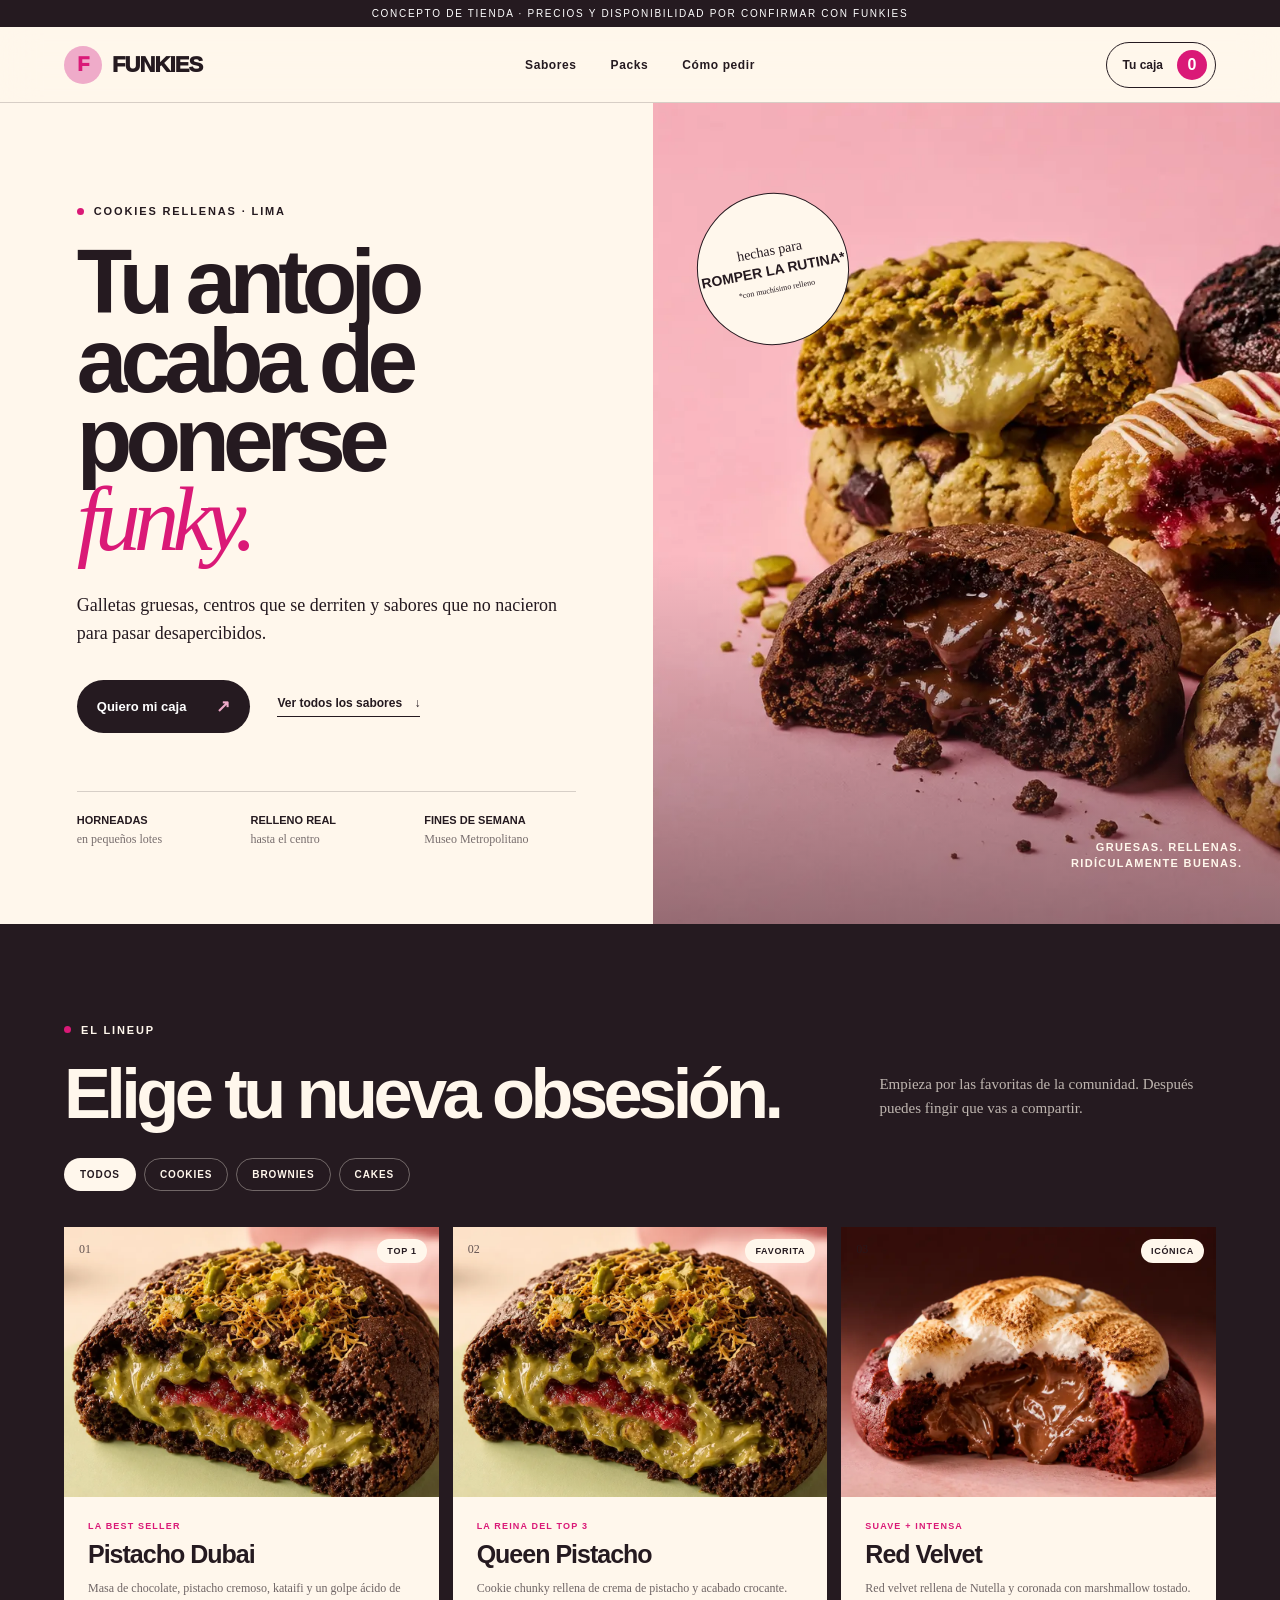
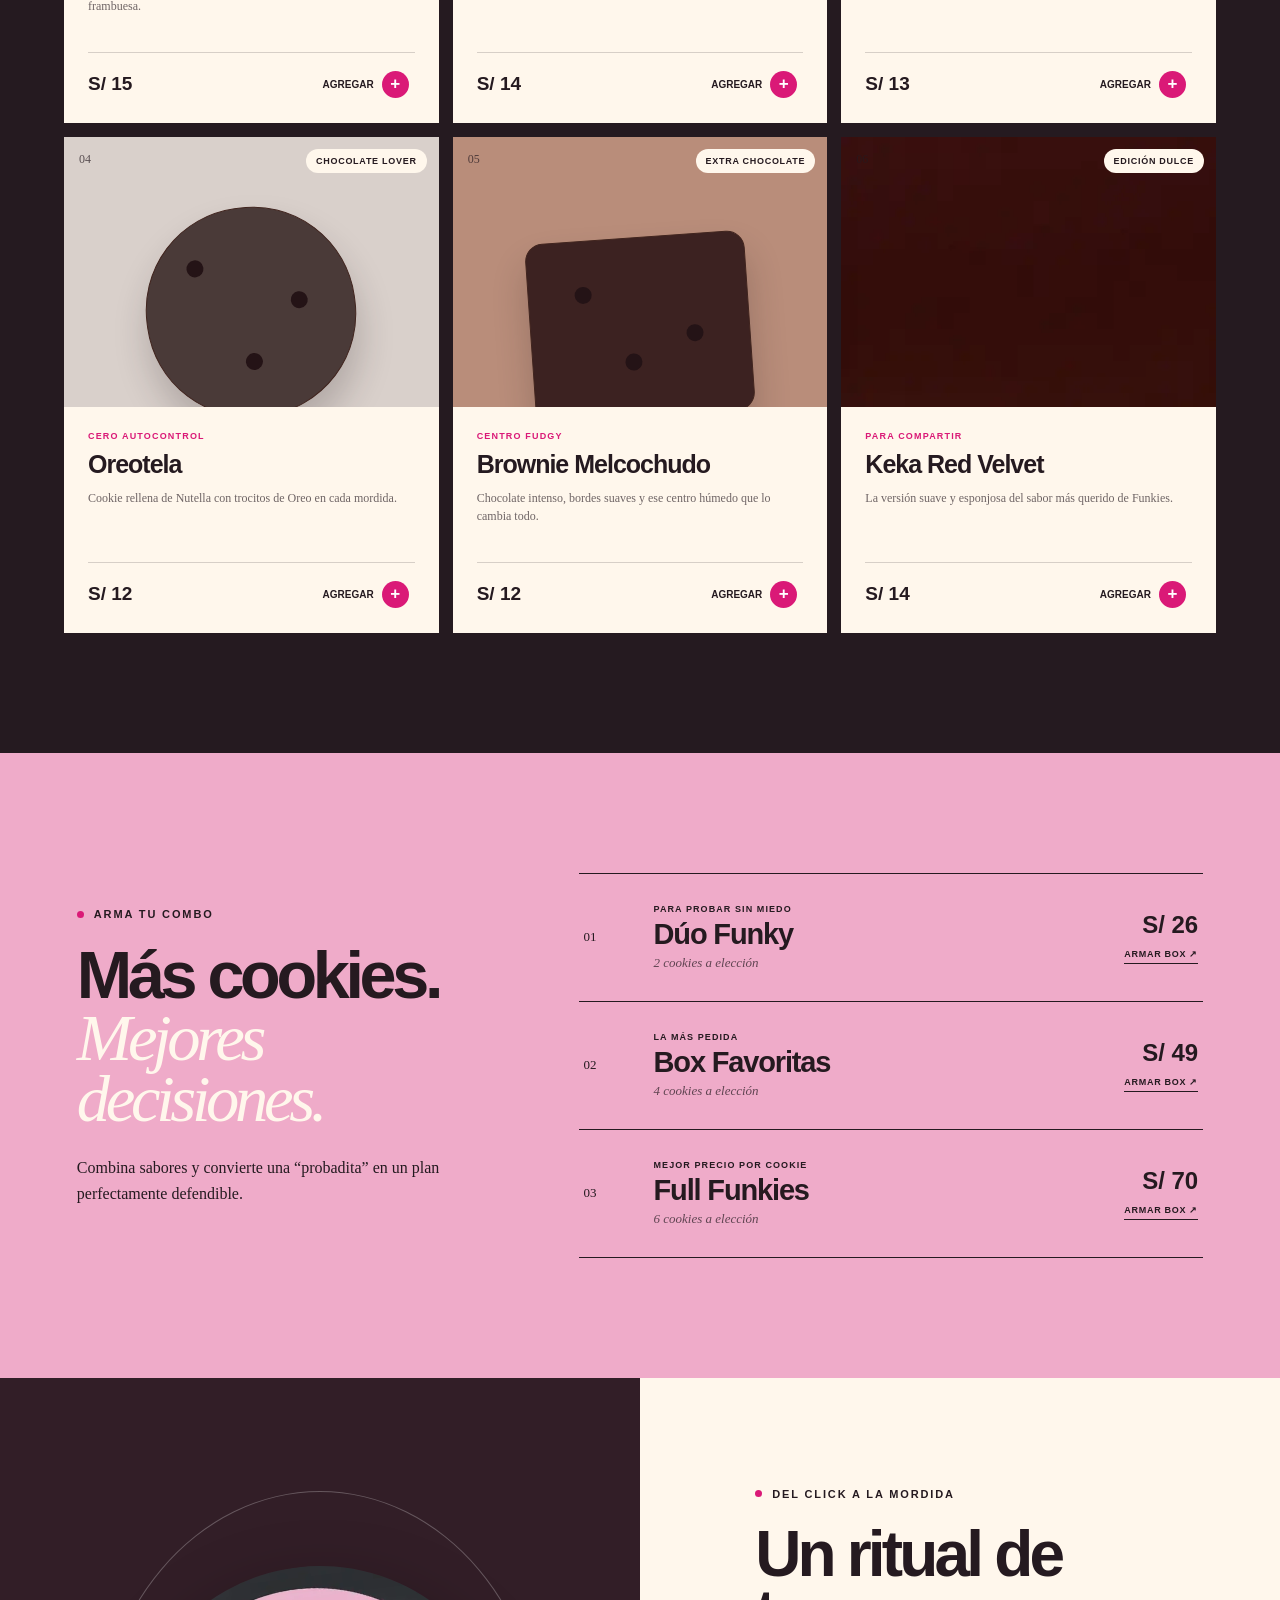
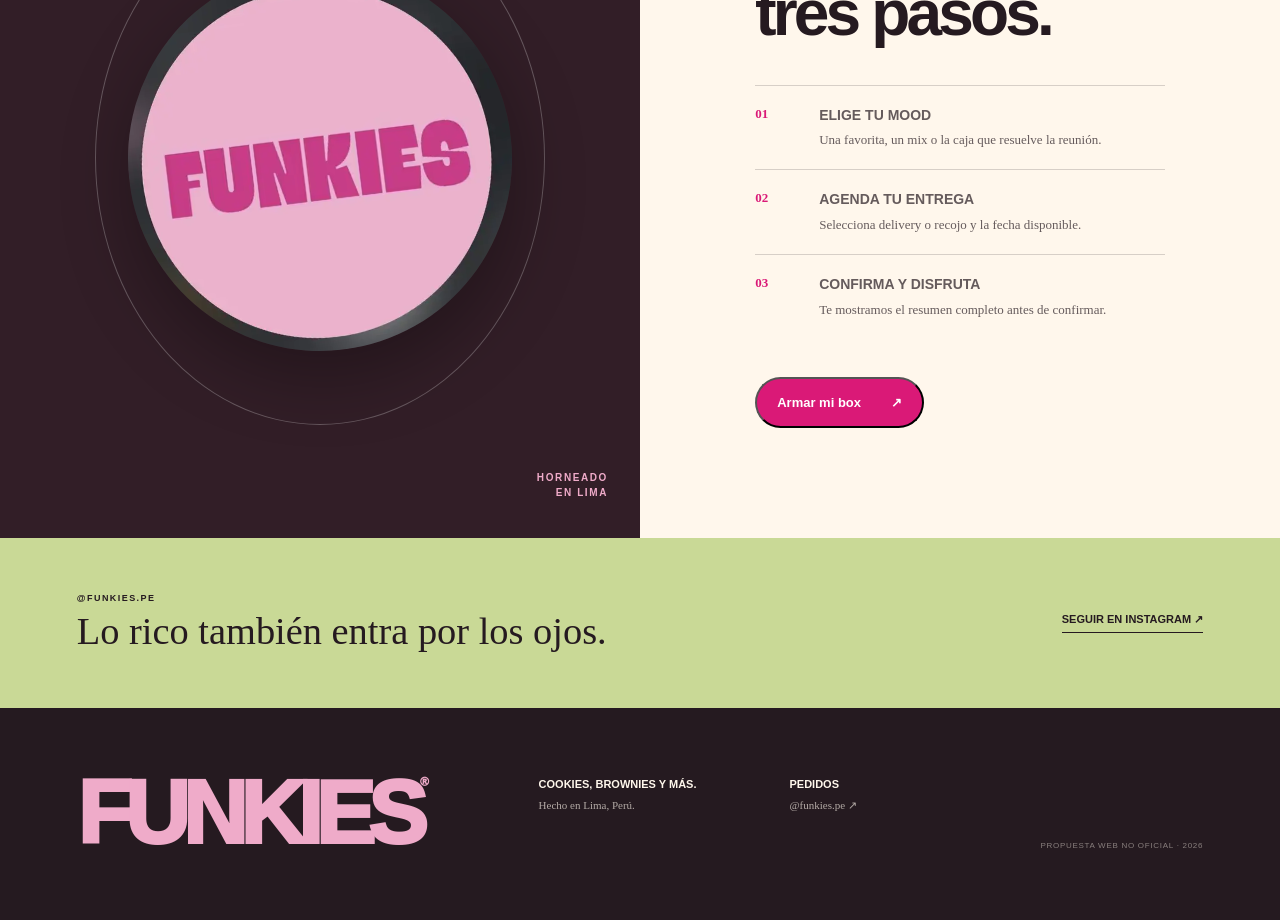
==== funkies/index.html @ 8f0620f1 "Publica concepto interactivo de Funkies" ====
<!doctype html>
<html lang="es"><head><meta charset="utf-8"><meta name="viewport" content="width=device-width,initial-scale=1"><meta name="theme-color" content="#efabc9"><title>Funkies — Antojos fuera de serie</title><meta name="description" content="Cookies rellenas, brownies y antojos artesanales en Lima."><style>

:root {
  --ink: #251a20;
  --pink: #efabc9;
  --pink-hot: #da1977;
  --pink-soft: #f7d9e7;
  --cream: #fff7ec;
  --cocoa: #321e27;
  --pistachio: #c9d996;
  --line: rgba(37, 26, 32, 0.18);
}

* { box-sizing: border-box; }
html { scroll-behavior: smooth; }
body {
  margin: 0;
  background: var(--cream);
  color: var(--ink);
  font-family: Arial, Helvetica, sans-serif;
  overflow-x: hidden;
}
button, a { font: inherit; }
a { color: inherit; text-decoration: none; }
button { color: inherit; }

.demo-bar {
  background: var(--ink);
  color: #fff;
  font-size: 10px;
  letter-spacing: .17em;
  padding: 8px 20px;
  text-align: center;
  text-transform: uppercase;
}

.site-header {
  align-items: center;
  background: rgba(255, 247, 236, .9);
  backdrop-filter: blur(18px);
  border-bottom: 1px solid var(--line);
  display: grid;
  grid-template-columns: 1fr auto 1fr;
  min-height: 76px;
  padding: 0 5vw;
  position: sticky;
  top: 0;
  z-index: 40;
}
.brand { align-items: center; display: flex; font-size: 22px; font-weight: 950; letter-spacing: -.04em; gap: 10px; width: max-content; }
.brand-dot { align-items: center; background: var(--pink); border-radius: 50%; color: var(--pink-hot); display: flex; font-size: 20px; height: 38px; justify-content: center; width: 38px; }
.site-header nav { display: flex; gap: 34px; }
.site-header nav a { font-size: 12px; font-weight: 700; letter-spacing: .05em; }
.cart-pill { align-items: center; background: transparent; border: 1px solid var(--ink); border-radius: 999px; cursor: pointer; display: flex; gap: 14px; justify-self: end; padding: 7px 8px 7px 16px; }
.cart-pill span { font-size: 12px; font-weight: 700; }
.cart-pill strong { align-items: center; background: var(--pink-hot); border-radius: 50%; color: #fff; display: flex; height: 30px; justify-content: center; min-width: 30px; }

.hero { display: grid; grid-template-columns: 1.02fr .98fr; min-height: calc(100vh - 104px); }
.hero-copy { align-self: center; padding: 8vw 6vw 6vw; }
.eyebrow { align-items: center; display: flex; font-size: 11px; font-weight: 800; letter-spacing: .17em; margin: 0 0 25px; text-transform: uppercase; }
.eyebrow span { background: var(--pink-hot); border-radius: 50%; height: 7px; margin-right: 10px; width: 7px; }
.hero h1 { font-size: clamp(62px, 7.1vw, 112px); letter-spacing: -.075em; line-height: .87; margin: 0; max-width: 830px; }
.hero h1 em { color: var(--pink-hot); display: block; font-family: Georgia, serif; font-weight: 400; }
.hero-description { font-family: Georgia, serif; font-size: 18px; line-height: 1.6; margin: 32px 0; max-width: 560px; }
.hero-actions { align-items: center; display: flex; gap: 27px; }
.button { align-items: center; border-radius: 999px; display: inline-flex; font-size: 13px; font-weight: 800; gap: 30px; justify-content: center; padding: 16px 20px; }
.button-dark { background: var(--ink); color: #fff; }
.button-dark span { color: var(--pink); font-size: 17px; }
.text-link { border-bottom: 1px solid var(--ink); font-size: 12px; font-weight: 800; padding-bottom: 6px; }
.text-link span { margin-left: 9px; }
.proof-row { border-top: 1px solid var(--line); display: grid; gap: 22px; grid-template-columns: repeat(3, 1fr); margin-top: 58px; padding-top: 22px; }
.proof-row div { display: flex; flex-direction: column; gap: 6px; }
.proof-row strong { font-size: 11px; text-transform: uppercase; }
.proof-row span { font-family: Georgia, serif; font-size: 12px; opacity: .62; }

.hero-art { background: var(--pink) url('assets/funkies-hero.webp') center/cover no-repeat; min-height: 650px; overflow: hidden; position: relative; }
.hero-art::before { background: linear-gradient(180deg, rgba(37,26,32,0) 55%, rgba(37,26,32,.46)); content: ""; inset: 0; position: absolute; }
.hero-sticker { align-items: center; background: var(--cream); border: 1px solid var(--ink); border-radius: 50%; display: flex; flex-direction: column; font-family: Georgia, serif; font-size: 14px; height: 152px; justify-content: center; left: 7%; line-height: 1.1; position: absolute; text-align: center; top: 11%; transform: rotate(-11deg); width: 152px; z-index: 3; }
.hero-sticker strong { font-family: Arial, sans-serif; font-size: 14px; margin-top: 4px; text-transform: uppercase; }
.hero-sticker small { font-size: 8px; margin-top: 8px; }
.cookie { background: #7e4d31; border: 2px solid #43271f; border-radius: 46% 54% 50% 50%; box-shadow: inset -25px -25px 0 rgba(50,25,19,.13), 0 25px 40px rgba(37,26,32,.18); position: absolute; }
.cookie::before, .cookie::after, .cookie span { background: #281719; border-radius: 50%; content: ""; height: 12%; position: absolute; width: 12%; }
.cookie::before { left: 26%; top: 22%; }
.cookie::after { right: 22%; top: 45%; }
.cookie span { bottom: 23%; left: 39%; }
.cookie-one { height: 300px; left: 27%; top: 22%; transform: rotate(13deg); width: 300px; }
.cookie-two { background: #9fb566; height: 235px; right: -3%; top: 45%; transform: rotate(-18deg); width: 235px; }
.cookie-three { background: #60293a; bottom: -7%; height: 270px; left: 12%; transform: rotate(28deg); width: 270px; }
.hero-art > .cookie { display: none; }
.hero-note { bottom: 5%; color: var(--cream); font-size: 11px; font-weight: 800; letter-spacing: .12em; line-height: 1.5; position: absolute; right: 6%; text-align: right; text-transform: uppercase; }

.menu-preview { background: var(--ink); color: var(--cream); padding: 100px 5vw 120px; }
.section-heading { align-items: end; display: grid; gap: 30px; grid-template-columns: 1.4fr .6fr; margin-bottom: 48px; }
.section-heading h2 { font-size: clamp(46px, 5.5vw, 82px); letter-spacing: -.065em; line-height: .95; margin: 0; }
.section-heading > p { font-family: Georgia, serif; font-size: 15px; line-height: 1.6; margin: 0 0 8px; opacity: .7; }
.filter-row { display: flex; gap: 8px; margin: -18px 0 32px; overflow-x: auto; padding-bottom: 4px; }
.filter-row button { background: transparent; border: 1px solid rgba(255,247,236,.35); border-radius: 999px; color: var(--cream); cursor: pointer; font-size: 10px; font-weight: 900; letter-spacing: .09em; padding: 10px 15px; text-transform: uppercase; }
.filter-row button.active { background: var(--cream); color: var(--ink); }
.product-grid { display: grid; gap: 14px; grid-template-columns: repeat(3, 1fr); }
.product-card { background: var(--cream); color: var(--ink); min-width: 0; }
.product-visual { background: #eec6d8; height: 270px; overflow: hidden; position: relative; }
.product-card.pistachio .product-visual,
.product-card.queen .product-visual { background: #dbe5b9 url('assets/funkies-pistachio.webp') center/cover no-repeat; }
.product-card.velvet .product-visual { background: #b84a65 url('assets/funkies-red-velvet.webp') center/cover no-repeat; }
.product-card.oreo .product-visual { background: #d9d0cb; }
.product-card.brownie .product-visual { background: #b98d7a; }
.product-card.cake .product-visual { background-color: #c46b80; }
.product-index { font-family: Georgia, serif; font-size: 12px; left: 15px; opacity: .7; position: absolute; top: 15px; }
.product-badge { background: var(--cream); border-radius: 999px; font-size: 9px; font-weight: 900; letter-spacing: .08em; padding: 7px 10px; position: absolute; right: 12px; text-transform: uppercase; top: 12px; z-index: 2; }
.mini-cookie { background: #6e402c; border: 1px solid #41251f; border-radius: 49%; bottom: -10px; box-shadow: 0 22px 35px rgba(37,26,32,.22); height: 210px; left: 50%; position: absolute; transform: translateX(-50%) rotate(-8deg); width: 210px; }
.mini-cookie::before, .mini-cookie::after, .mini-cookie i { background: #241316; border-radius: 50%; content: ""; height: 17px; position: absolute; width: 17px; }
.mini-cookie::before { left: 46px; top: 45px; }
.mini-cookie::after { right: 46px; top: 90px; }
.mini-cookie i { bottom: 46px; left: 92px; }
.velvet .mini-cookie { background: #713345; }
.queen .mini-cookie, .pistachio .mini-cookie { background: #76634a; }
.oreo .mini-cookie { background: #4a3a38; }
.brownie .mini-cookie { background: #3c2221; border-radius: 18px; height: 180px; transform: translateX(-50%) rotate(-4deg); width: 220px; }
.pistachio .mini-cookie, .queen .mini-cookie, .velvet .mini-cookie { display: none; }
.product-info { padding: 24px; }
.product-info > p { color: var(--pink-hot); font-size: 9px; font-weight: 900; letter-spacing: .13em; margin: 0 0 9px; text-transform: uppercase; }
.product-info h3 { font-size: 25px; letter-spacing: -.04em; margin: 0 0 10px; }
.product-info > span { display: block; font-family: Georgia, serif; font-size: 12px; line-height: 1.5; min-height: 55px; opacity: .66; }
.product-action { align-items: center; border-top: 1px solid var(--line); display: flex; justify-content: space-between; margin-top: 18px; padding-top: 17px; }
.product-action strong { font-size: 19px; }
.product-action button { align-items: center; background: transparent; border: 0; cursor: pointer; display: flex; font-size: 10px; font-weight: 900; gap: 8px; text-transform: uppercase; }
.product-action button b { align-items: center; background: var(--pink-hot); border-radius: 50%; color: #fff; display: flex; font-size: 17px; height: 27px; justify-content: center; width: 27px; }

.packs-section { background: var(--pink); display: grid; gap: 8vw; grid-template-columns: .78fr 1.22fr; padding: 120px 6vw; }
.packs-intro { align-self: center; }
.packs-intro h2 { font-size: clamp(48px, 5.2vw, 82px); letter-spacing: -.065em; line-height: .92; margin: 0 0 26px; }
.packs-intro h2 em { color: var(--cream); font-family: Georgia, serif; font-weight: 400; }
.packs-intro > p:last-child { font-family: Georgia, serif; font-size: 16px; line-height: 1.6; max-width: 430px; }
.pack-list { border-top: 1px solid var(--ink); }
.pack-card { align-items: center; background: transparent; border: 0; border-bottom: 1px solid var(--ink); color: var(--ink); cursor: pointer; display: grid; gap: 22px; grid-template-columns: 48px 1fr auto; padding: 30px 5px; text-align: left; transition: background .2s, padding .2s; width: 100%; }
.pack-card:hover { background: rgba(255,247,236,.3); padding-left: 18px; padding-right: 18px; }
.pack-number { font-family: Georgia, serif; font-size: 13px; }
.pack-copy { display: flex; flex-direction: column; gap: 4px; }
.pack-copy small { font-size: 9px; font-weight: 900; letter-spacing: .12em; text-transform: uppercase; }
.pack-copy strong { font-size: 29px; letter-spacing: -.04em; }
.pack-copy em { font-family: Georgia, serif; font-size: 13px; opacity: .7; }
.pack-price { align-items: flex-end; display: flex; flex-direction: column; font-size: 24px; font-weight: 900; }
.pack-price b { border-bottom: 1px solid var(--ink); font-size: 9px; letter-spacing: .08em; margin-top: 10px; padding-bottom: 4px; text-transform: uppercase; }

.ritual-section { background: var(--cream); display: grid; grid-template-columns: 1fr 1fr; min-height: 760px; }
.ritual-photo { align-items: center; background: var(--cocoa); display: flex; justify-content: center; overflow: hidden; position: relative; }
.ritual-photo::before { border: 1px solid rgba(255,255,255,.25); border-radius: 50%; content: ""; height: 70%; position: absolute; width: 70%; }
.ritual-photo img { border-radius: 50%; box-shadow: 0 25px 70px rgba(0,0,0,.3); max-width: 60%; position: relative; transform: rotate(-7deg); z-index: 1; }
.ritual-photo > span { bottom: 5%; color: var(--pink); font-size: 10px; font-weight: 900; letter-spacing: .16em; line-height: 1.5; position: absolute; right: 5%; text-align: right; }
.ritual-content { align-self: center; padding: 90px 9vw; }
.ritual-content h2 { font-size: clamp(52px, 5vw, 78px); letter-spacing: -.06em; line-height: .92; margin: 0 0 42px; }
.ritual-content ol { list-style: none; margin: 0 0 38px; padding: 0; }
.ritual-content li { align-items: start; border-top: 1px solid var(--line); display: grid; gap: 22px; grid-template-columns: 42px 1fr; padding: 20px 0; }
.ritual-content li b { color: var(--pink-hot); font-family: Georgia, serif; font-size: 13px; }
.ritual-content li span { display: flex; flex-direction: column; font-family: Georgia, serif; font-size: 13px; gap: 6px; line-height: 1.4; opacity: .7; }
.ritual-content li strong { font-family: Arial, sans-serif; font-size: 14px; opacity: 1; text-transform: uppercase; }
.button-hot { background: var(--pink-hot); color: #fff; }

.instagram-strip { align-items: center; background: var(--pistachio); display: flex; justify-content: space-between; padding: 55px 6vw; }
.instagram-strip div { display: flex; flex-direction: column; gap: 6px; }
.instagram-strip span { font-size: 9px; font-weight: 900; letter-spacing: .16em; }
.instagram-strip strong { font-family: Georgia, serif; font-size: clamp(22px, 3vw, 42px); font-weight: 400; }
.instagram-strip a { border-bottom: 1px solid var(--ink); font-size: 11px; font-weight: 900; padding-bottom: 6px; text-transform: uppercase; }
footer { align-items: start; background: var(--ink); color: var(--cream); display: grid; gap: 40px; grid-template-columns: 2fr 1fr 1fr auto; padding: 70px 6vw; }
.footer-brand { color: var(--pink); font-size: clamp(48px, 7vw, 105px); font-weight: 950; letter-spacing: -.08em; line-height: .8; }
.footer-brand span { font-size: 12px; vertical-align: top; }
footer > div:not(.footer-brand) { display: flex; flex-direction: column; font-size: 11px; gap: 9px; }
footer > div:not(.footer-brand) strong { text-transform: uppercase; }
footer > div:not(.footer-brand) span, footer > div:not(.footer-brand) a { font-family: Georgia, serif; opacity: .65; }
footer small { align-self: end; font-size: 8px; letter-spacing: .09em; opacity: .45; text-transform: uppercase; }

.overlay { align-items: stretch; background: rgba(31,18,25,.66); display: flex; inset: 0; justify-content: flex-end; position: fixed; z-index: 100; }
.cart-drawer { background: var(--cream); box-shadow: -20px 0 70px rgba(0,0,0,.22); display: grid; grid-template-rows: auto 1fr auto; height: 100%; max-width: 520px; width: 100%; }
.drawer-head, .builder-head { align-items: start; border-bottom: 1px solid var(--line); display: flex; justify-content: space-between; padding: 30px 34px 24px; }
.drawer-head p, .builder-head p { color: var(--pink-hot); font-size: 9px; font-weight: 900; letter-spacing: .13em; margin: 0 0 5px; text-transform: uppercase; }
.drawer-head h2, .builder-head h2 { font-size: 32px; letter-spacing: -.05em; margin: 0; }
.drawer-head > button, .builder-head > button { background: transparent; border: 1px solid var(--ink); border-radius: 50%; cursor: pointer; font-size: 25px; height: 38px; line-height: 1; width: 38px; }
.drawer-body { overflow-y: auto; padding: 8px 34px; }
.empty-cart { align-items: center; display: flex; flex-direction: column; justify-content: center; min-height: 420px; text-align: center; }
.empty-cart > span { font-size: 55px; }
.empty-cart h3 { font-size: 28px; margin: 16px 0 5px; }
.empty-cart p { font-family: Georgia, serif; font-size: 14px; line-height: 1.5; max-width: 280px; opacity: .65; }
.empty-cart button, .keep-shopping { background: transparent; border: 0; border-bottom: 1px solid var(--ink); cursor: pointer; font-size: 10px; font-weight: 900; padding: 6px 0; text-transform: uppercase; }
.cart-line { align-items: center; border-bottom: 1px solid var(--line); display: grid; gap: 14px; grid-template-columns: 76px 1fr auto; padding: 18px 0; }
.cart-thumb { background-color: var(--pink-soft); background-position: center; background-size: cover; height: 76px; width: 76px; }
.cart-thumb.oreo { background: #4a3a38; }
.cart-thumb.brownie { background: #3c2221; }
.box-thumb { align-items: center; background: var(--pink); display: flex; font-size: 28px; font-weight: 900; justify-content: center; }
.cart-line > div:nth-child(2) { display: flex; flex-direction: column; min-width: 0; }
.cart-line > div:nth-child(2) strong { font-size: 14px; }
.cart-line > div:nth-child(2) span { display: -webkit-box; font-family: Georgia, serif; font-size: 10px; line-height: 1.4; margin-top: 5px; opacity: .6; overflow: hidden; -webkit-box-orient: vertical; -webkit-line-clamp: 2; }
.qty { align-items: center; border: 1px solid var(--line); border-radius: 999px; display: flex; }
.qty button { background: transparent; border: 0; cursor: pointer; height: 30px; width: 30px; }
.qty button:disabled { cursor: not-allowed; opacity: .25; }
.qty b { font-size: 11px; min-width: 14px; text-align: center; }
.drawer-foot { border-top: 1px solid var(--line); padding: 22px 34px 28px; }
.drawer-foot > div { display: flex; justify-content: space-between; }
.drawer-foot > div strong { font-size: 22px; }
.drawer-foot > small { display: block; font-family: Georgia, serif; font-size: 10px; margin: 7px 0 16px; opacity: .6; }
.checkout-button { align-items: center; background: var(--ink); border: 0; color: #fff; cursor: pointer; display: flex; font-size: 11px; font-weight: 900; justify-content: space-between; letter-spacing: .06em; padding: 17px 19px; text-transform: uppercase; width: 100%; }
.checkout-button:disabled { cursor: not-allowed; opacity: .35; }
.checkout-button span { color: var(--pink); font-size: 18px; }
.keep-shopping { display: block; margin: 14px auto 0; }

.pack-overlay { align-items: center; justify-content: center; padding: 25px; }
.pack-builder { background: var(--cream); max-height: 92vh; max-width: 700px; overflow-y: auto; width: 100%; }
.builder-progress { background: #eadfe2; height: 5px; position: relative; }
.builder-progress > span { background: var(--pink-hot); height: 100%; left: 0; position: absolute; top: 0; transition: width .2s; }
.builder-progress p { font-size: 9px; font-weight: 900; letter-spacing: .08em; margin: 12px 34px 0; text-align: right; text-transform: uppercase; }
.builder-flavors { padding: 13px 34px 20px; }
.builder-flavor { align-items: center; border-bottom: 1px solid var(--line); display: grid; gap: 15px; grid-template-columns: 65px 1fr auto; padding: 13px 0; }
.flavor-dot { background: var(--pink); background-position: center; background-size: cover; border-radius: 50%; height: 65px; width: 65px; }
.flavor-dot.oreo { background: #4a3a38; }
.builder-flavor > div:nth-child(2) { display: flex; flex-direction: column; gap: 4px; }
.builder-flavor > div:nth-child(2) span { font-family: Georgia, serif; font-size: 11px; opacity: .6; }
.pack-builder > .checkout-button { margin: 0 34px 30px; width: calc(100% - 68px); }

.checkout-shell { background: var(--cream); inset: 0; overflow-y: auto; position: fixed; z-index: 120; }
.checkout-header { align-items: center; border-bottom: 1px solid var(--line); display: grid; grid-template-columns: 1fr auto 1fr; min-height: 82px; padding: 0 5vw; }
.checkout-header > button { background: transparent; border: 0; cursor: pointer; font-size: 11px; font-weight: 900; justify-self: end; text-transform: uppercase; }
.checkout-steps { align-items: center; display: flex; }
.checkout-steps b { align-items: center; background: transparent; border: 1px solid var(--line); border-radius: 50%; display: flex; font-size: 9px; height: 25px; justify-content: center; position: relative; width: 25px; }
.checkout-steps b.active { background: var(--pink-hot); border-color: var(--pink-hot); color: white; }
.checkout-steps b span { color: var(--ink); font-size: 8px; left: 50%; letter-spacing: .08em; position: absolute; text-transform: uppercase; top: 32px; transform: translateX(-50%); }
.checkout-steps i { background: var(--line); height: 1px; width: 75px; }
.checkout-layout { display: grid; grid-template-columns: 1fr 390px; margin: 0 auto; max-width: 1180px; min-height: calc(100vh - 83px); }
.checkout-form { padding: 80px 8vw 90px 20px; }
.checkout-form section { margin: 0 auto; max-width: 660px; }
.checkout-form h2 { font-size: clamp(42px, 5vw, 70px); letter-spacing: -.06em; line-height: .95; margin: 0 0 42px; }
.checkout-form label { display: flex; flex-direction: column; font-size: 9px; font-weight: 900; gap: 8px; letter-spacing: .09em; margin-bottom: 19px; text-transform: uppercase; }
.checkout-form input, .checkout-form select, .checkout-form textarea { background: #fffdf8; border: 1px solid var(--line); border-radius: 0; color: var(--ink); font-family: Arial, sans-serif; font-size: 14px; outline: 0; padding: 15px; text-transform: none; width: 100%; }
.checkout-form input:focus, .checkout-form select:focus, .checkout-form textarea:focus { border-color: var(--pink-hot); }
.checkout-form textarea { min-height: 90px; resize: vertical; }
.field-row { display: grid; gap: 16px; grid-template-columns: 1fr 1fr; }
.choice-grid { display: grid; gap: 12px; grid-template-columns: 1fr 1fr; margin-bottom: 22px; }
.choice-grid button { background: transparent; border: 1px solid var(--line); cursor: pointer; display: flex; flex-direction: column; padding: 20px; text-align: left; }
.choice-grid button.active { background: var(--pink-soft); border-color: var(--pink-hot); }
.choice-grid button b { font-size: 15px; }
.choice-grid button span { font-family: Georgia, serif; font-size: 11px; margin-top: 5px; opacity: .6; }
.form-nav { align-items: center; display: flex; gap: 25px; justify-content: flex-end; margin-top: 25px; }
.form-nav > button:first-child { background: transparent; border: 0; cursor: pointer; font-size: 10px; font-weight: 900; text-transform: uppercase; }
.form-nav .checkout-button { width: auto; min-width: 260px; }
.order-summary { background: var(--pink-soft); border-left: 1px solid var(--line); padding: 72px 42px; }
.order-summary > p { color: var(--pink-hot); font-size: 9px; font-weight: 900; letter-spacing: .12em; margin: 0; text-transform: uppercase; }
.order-summary h3 { font-size: 34px; letter-spacing: -.04em; margin: 6px 0 32px; }
.summary-lines { border-bottom: 1px solid var(--line); border-top: 1px solid var(--line); padding: 14px 0; }
.summary-lines div, .summary-totals div { display: flex; font-size: 11px; gap: 15px; justify-content: space-between; padding: 8px 0; }
.summary-lines span { font-family: Georgia, serif; }
.summary-totals { padding-top: 12px; }
.summary-totals div:last-child { border-top: 1px solid var(--line); font-size: 18px; margin-top: 8px; padding-top: 17px; }
.order-summary > small { display: block; font-family: Georgia, serif; font-size: 9px; margin-top: 17px; opacity: .55; }
.payment-list { display: grid; gap: 10px; margin-bottom: 20px; }
.payment-list button { align-items: center; background: transparent; border: 1px solid var(--line); cursor: pointer; display: flex; gap: 15px; padding: 16px; text-align: left; }
.payment-list button.active { background: var(--pink-soft); border-color: var(--pink-hot); }
.payment-list button i { color: var(--pink-hot); font-style: normal; }
.payment-list button span { display: flex; flex-direction: column; gap: 4px; }
.payment-list button b { font-size: 13px; }
.payment-list button small { font-family: Georgia, serif; opacity: .6; }
.demo-payment { background: #f1e7cf; border-left: 3px solid #c89e37; margin: 20px 0; padding: 16px; }
.demo-payment strong { font-size: 10px; text-transform: uppercase; }
.demo-payment p { font-family: Georgia, serif; font-size: 11px; line-height: 1.5; margin: 5px 0 0; opacity: .7; }
.checkout-form label.terms { align-items: start; flex-direction: row; font-family: Georgia, serif; font-size: 10px; font-weight: 400; letter-spacing: 0; line-height: 1.5; text-transform: none; }
.terms input { margin: 2px 0 0; width: auto; }
.order-success { align-items: center; display: flex; flex-direction: column; justify-content: center; margin: 0 auto; max-width: 700px; min-height: calc(100vh - 83px); padding: 60px 20px; text-align: center; }
.order-success > span { align-items: center; background: var(--pistachio); border-radius: 50%; display: flex; font-size: 35px; height: 80px; justify-content: center; width: 80px; }
.order-success > p:first-of-type { color: var(--pink-hot); font-size: 9px; font-weight: 900; letter-spacing: .14em; margin-top: 25px; text-transform: uppercase; }
.order-success h2 { font-size: clamp(50px, 7vw, 90px); letter-spacing: -.07em; line-height: .9; margin: 8px 0 22px; }
.order-success > strong { border: 1px solid var(--ink); font-size: 13px; letter-spacing: .15em; padding: 12px 20px; }
.order-success > p:last-of-type { font-family: Georgia, serif; font-size: 13px; line-height: 1.6; max-width: 500px; opacity: .65; }
.order-success > div { display: flex; gap: 15px; margin-top: 20px; }
.order-success a, .order-success button { background: var(--ink); border: 0; color: #fff; cursor: pointer; font-size: 10px; font-weight: 900; padding: 16px 19px; text-transform: uppercase; }
.order-success button { background: transparent; border: 1px solid var(--ink); color: var(--ink); }

@media (max-width: 980px) {
  .site-header { grid-template-columns: 1fr 1fr; }
  .site-header nav { display: none; }
  .hero { grid-template-columns: 1fr; }
  .hero-copy { padding: 80px 6vw 55px; }
  .hero-art { min-height: 620px; }
  .product-grid { grid-template-columns: repeat(2, 1fr); }
  .packs-section { grid-template-columns: 1fr; }
  .ritual-section { grid-template-columns: 1fr; }
  .ritual-photo { min-height: 580px; }
  footer { grid-template-columns: 1fr 1fr; }
  .footer-brand { grid-column: 1 / -1; }
  .checkout-layout { grid-template-columns: 1fr 330px; }
  .checkout-form { padding-left: 30px; padding-right: 30px; }
}
@media (max-width: 620px) {
  .demo-bar { font-size: 8px; }
  .site-header { min-height: 66px; padding: 0 18px; }
  .brand { font-size: 18px; }
  .brand-dot { height: 32px; width: 32px; }
  .cart-pill span { display: none; }
  .hero h1 { font-size: 58px; }
  .hero-actions { align-items: flex-start; flex-direction: column; }
  .proof-row { grid-template-columns: 1fr; }
  .hero-art { min-height: 500px; }
  .cookie-one { height: 230px; left: 24%; top: 24%; width: 230px; }
  .cookie-two { height: 175px; width: 175px; }
  .cookie-three { height: 190px; width: 190px; }
  .hero-sticker { height: 118px; width: 118px; }
  .section-heading { align-items: start; grid-template-columns: 1fr; }
  .product-grid { grid-template-columns: 1fr; }
  .packs-section { padding: 80px 20px; }
  .pack-card { grid-template-columns: 36px 1fr; }
  .pack-price { align-items: flex-start; grid-column: 2; }
  .ritual-photo { min-height: 420px; }
  .ritual-content { padding: 70px 22px; }
  .instagram-strip { align-items: flex-start; flex-direction: column; gap: 25px; padding: 40px 22px; }
  footer { grid-template-columns: 1fr; padding: 60px 22px; }
  .footer-brand { grid-column: auto; }
  .drawer-head, .drawer-body, .drawer-foot { padding-left: 20px; padding-right: 20px; }
  .cart-line { grid-template-columns: 62px 1fr; }
  .cart-thumb { height: 62px; width: 62px; }
  .cart-line > .qty { grid-column: 2; justify-self: start; }
  .pack-overlay { padding: 0; }
  .pack-builder { height: 100%; max-height: none; }
  .builder-head, .builder-flavors { padding-left: 20px; padding-right: 20px; }
  .builder-progress p { margin-right: 20px; }
  .pack-builder > .checkout-button { margin-left: 20px; margin-right: 20px; width: calc(100% - 40px); }
  .builder-flavor { grid-template-columns: 52px 1fr auto; }
  .flavor-dot { height: 52px; width: 52px; }
  .checkout-header { grid-template-columns: 1fr auto; padding: 0 18px; }
  .checkout-header .brand { font-size: 16px; }
  .checkout-steps { bottom: 0; grid-column: 1 / -1; justify-content: center; left: 0; position: absolute; right: 0; }
  .checkout-header { padding-bottom: 28px; position: relative; }
  .checkout-layout { display: flex; flex-direction: column-reverse; }
  .order-summary { border-bottom: 1px solid var(--line); border-left: 0; padding: 32px 22px; }
  .checkout-form { padding: 55px 22px 80px; }
  .field-row, .choice-grid { grid-template-columns: 1fr; }
  .form-nav { align-items: stretch; flex-direction: column-reverse; }
  .form-nav .checkout-button { min-width: 0; width: 100%; }
  .order-success > div { flex-direction: column; width: 100%; }
}
</style></head>
<body><main>
  <div class="demo-bar">Concepto de tienda · precios y disponibilidad por confirmar con Funkies</div>
  <header class="site-header"><a class="brand" href="#inicio"><span class="brand-dot">F</span><span>FUNKIES</span></a><nav><a href="#sabores">Sabores</a><a href="#packs">Packs</a><a href="#como-pedir">Cómo pedir</a></nav><button class="cart-pill" id="cart-button" type="button"><span>Tu caja</span><strong id="cart-count">0</strong></button></header>
  <section class="hero" id="inicio"><div class="hero-copy"><p class="eyebrow"><span></span> Cookies rellenas · Lima</p><h1>Tu antojo acaba de ponerse <em>funky.</em></h1><p class="hero-description">Galletas gruesas, centros que se derriten y sabores que no nacieron para pasar desapercibidos.</p><div class="hero-actions"><a class="button button-dark" href="#sabores">Quiero mi caja <span>↗</span></a><a class="text-link" href="#sabores">Ver todos los sabores <span>↓</span></a></div><div class="proof-row"><div><strong>Horneadas</strong><span>en pequeños lotes</span></div><div><strong>Relleno real</strong><span>hasta el centro</span></div><div><strong>Fines de semana</strong><span>Museo Metropolitano</span></div></div></div><div class="hero-art"><div class="hero-sticker">hechas para<br><strong>romper la rutina*</strong><small>*con muchísimo relleno</small></div><p class="hero-note">Gruesas. Rellenas.<br>Ridículamente buenas.</p></div></section>
  <section class="menu-preview" id="sabores"><div class="section-heading"><div><p class="eyebrow"><span></span> El lineup</p><h2>Elige tu nueva obsesión.</h2></div><p>Empieza por las favoritas de la comunidad. Después puedes fingir que vas a compartir.</p></div><div class="filter-row"><button class="active" data-filter="Todos">Todos</button><button class="" data-filter="Cookies">Cookies</button><button class="" data-filter="Brownies">Brownies</button><button class="" data-filter="Cakes">Cakes</button></div><div class="product-grid">
  <article class="product-card pistachio" data-category="Cookies">
    <div class="product-visual" style="background-image:url('assets/funkies-pistachio.webp')">
      <span class="product-index">01</span><span class="product-badge">Top 1</span>
      
    </div>
    <div class="product-info"><p>La best seller</p><h3>Pistacho Dubai</h3><span>Masa de chocolate, pistacho cremoso, kataifi y un golpe ácido de frambuesa.</span>
      <div class="product-action"><strong>S/ 15</strong><button type="button" data-add="pistacho-dubai"><span>Agregar</span><b>+</b></button></div>
    </div>
  </article>
  <article class="product-card queen" data-category="Cookies">
    <div class="product-visual" style="background-image:url('assets/funkies-pistachio.webp')">
      <span class="product-index">02</span><span class="product-badge">Favorita</span>
      
    </div>
    <div class="product-info"><p>La reina del top 3</p><h3>Queen Pistacho</h3><span>Cookie chunky rellena de crema de pistacho y acabado crocante.</span>
      <div class="product-action"><strong>S/ 14</strong><button type="button" data-add="queen-pistacho"><span>Agregar</span><b>+</b></button></div>
    </div>
  </article>
  <article class="product-card velvet" data-category="Cookies">
    <div class="product-visual" style="background-image:url('assets/funkies-red-velvet.webp')">
      <span class="product-index">03</span><span class="product-badge">Icónica</span>
      
    </div>
    <div class="product-info"><p>Suave + intensa</p><h3>Red Velvet</h3><span>Red velvet rellena de Nutella y coronada con marshmallow tostado.</span>
      <div class="product-action"><strong>S/ 13</strong><button type="button" data-add="red-velvet"><span>Agregar</span><b>+</b></button></div>
    </div>
  </article>
  <article class="product-card oreo" data-category="Cookies">
    <div class="product-visual" >
      <span class="product-index">04</span><span class="product-badge">Chocolate lover</span>
      <div class="mini-cookie"><i></i></div>
    </div>
    <div class="product-info"><p>Cero autocontrol</p><h3>Oreotela</h3><span>Cookie rellena de Nutella con trocitos de Oreo en cada mordida.</span>
      <div class="product-action"><strong>S/ 12</strong><button type="button" data-add="oreotela"><span>Agregar</span><b>+</b></button></div>
    </div>
  </article>
  <article class="product-card brownie" data-category="Brownies">
    <div class="product-visual" >
      <span class="product-index">05</span><span class="product-badge">Extra chocolate</span>
      <div class="mini-cookie"><i></i></div>
    </div>
    <div class="product-info"><p>Centro fudgy</p><h3>Brownie Melcochudo</h3><span>Chocolate intenso, bordes suaves y ese centro húmedo que lo cambia todo.</span>
      <div class="product-action"><strong>S/ 12</strong><button type="button" data-add="brownie"><span>Agregar</span><b>+</b></button></div>
    </div>
  </article>
  <article class="product-card cake" data-category="Cakes">
    <div class="product-visual" style="background-image:url('assets/funkies-red-velvet.webp')">
      <span class="product-index">06</span><span class="product-badge">Edición dulce</span>
      
    </div>
    <div class="product-info"><p>Para compartir</p><h3>Keka Red Velvet</h3><span>La versión suave y esponjosa del sabor más querido de Funkies.</span>
      <div class="product-action"><strong>S/ 14</strong><button type="button" data-add="keka-red-velvet"><span>Agregar</span><b>+</b></button></div>
    </div>
  </article></div></section>
  <section class="packs-section" id="packs"><div class="packs-intro"><p class="eyebrow"><span></span> Arma tu combo</p><h2>Más cookies.<br><em>Mejores decisiones.</em></h2><p>Combina sabores y convierte una “probadita” en un plan perfectamente defendible.</p></div><div class="pack-list">
  <button class="pack-card" type="button" data-pack="2">
    <span class="pack-number">01</span><span class="pack-copy"><small>para probar sin miedo</small><strong>Dúo Funky</strong><em>2 cookies a elección</em></span>
    <span class="pack-price">S/ 26<b>Armar box ↗</b></span>
  </button>
  <button class="pack-card" type="button" data-pack="4">
    <span class="pack-number">02</span><span class="pack-copy"><small>la más pedida</small><strong>Box Favoritas</strong><em>4 cookies a elección</em></span>
    <span class="pack-price">S/ 49<b>Armar box ↗</b></span>
  </button>
  <button class="pack-card" type="button" data-pack="6">
    <span class="pack-number">03</span><span class="pack-copy"><small>mejor precio por cookie</small><strong>Full Funkies</strong><em>6 cookies a elección</em></span>
    <span class="pack-price">S/ 70<b>Armar box ↗</b></span>
  </button></div></section>
  <section class="ritual-section" id="como-pedir"><div class="ritual-photo"><img src="assets/funkies-logo.webp" alt="Logo rosado de Funkies"><span>HORNEADO<br>EN LIMA</span></div><div class="ritual-content"><p class="eyebrow"><span></span> Del click a la mordida</p><h2>Un ritual de<br>tres pasos.</h2><ol><li><b>01</b><span><strong>Elige tu mood</strong>Una favorita, un mix o la caja que resuelve la reunión.</span></li><li><b>02</b><span><strong>Agenda tu entrega</strong>Selecciona delivery o recojo y la fecha disponible.</span></li><li><b>03</b><span><strong>Confirma y disfruta</strong>Te mostramos el resumen completo antes de confirmar.</span></li></ol><button class="button button-hot" data-pack="4">Armar mi box <span>↗</span></button></div></section>
  <section class="instagram-strip"><div><span>@FUNKIES.PE</span><strong>Lo rico también entra por los ojos.</strong></div><a href="https://www.instagram.com/funkies.pe/" target="_blank" rel="noreferrer">Seguir en Instagram ↗</a></section>
  <footer><div class="footer-brand">FUNKIES<span>®</span></div><div><strong>Cookies, brownies y más.</strong><span>Hecho en Lima, Perú.</span></div><div><strong>Pedidos</strong><a href="https://www.instagram.com/funkies.pe/" target="_blank" rel="noreferrer">@funkies.pe ↗</a></div><small>Propuesta web no oficial · 2026</small></footer>
</main><div id="portal"></div><script>
const PRODUCTS = [{"id":"pistacho-dubai","name":"Pistacho Dubai","kicker":"La best seller","description":"Masa de chocolate, pistacho cremoso, kataifi y un golpe ácido de frambuesa.","price":15,"badge":"Top 1","tone":"pistachio","image":"assets/funkies-pistachio.webp","category":"Cookies"},{"id":"queen-pistacho","name":"Queen Pistacho","kicker":"La reina del top 3","description":"Cookie chunky rellena de crema de pistacho y acabado crocante.","price":14,"badge":"Favorita","tone":"queen","image":"assets/funkies-pistachio.webp","category":"Cookies"},{"id":"red-velvet","name":"Red Velvet","kicker":"Suave + intensa","description":"Red velvet rellena de Nutella y coronada con marshmallow tostado.","price":13,"badge":"Icónica","tone":"velvet","image":"assets/funkies-red-velvet.webp","category":"Cookies"},{"id":"oreotela","name":"Oreotela","kicker":"Cero autocontrol","description":"Cookie rellena de Nutella con trocitos de Oreo en cada mordida.","price":12,"badge":"Chocolate lover","tone":"oreo","category":"Cookies"},{"id":"brownie","name":"Brownie Melcochudo","kicker":"Centro fudgy","description":"Chocolate intenso, bordes suaves y ese centro húmedo que lo cambia todo.","price":12,"badge":"Extra chocolate","tone":"brownie","category":"Brownies"},{"id":"keka-red-velvet","name":"Keka Red Velvet","kicker":"Para compartir","description":"La versión suave y esponjosa del sabor más querido de Funkies.","price":14,"badge":"Edición dulce","tone":"cake","image":"assets/funkies-red-velvet.webp","category":"Cakes"}];
const PACKS = [{"size":2,"price":26,"label":"Dúo Funky","saving":"para probar sin miedo"},{"size":4,"price":49,"label":"Box Favoritas","saving":"la más pedida"},{"size":6,"price":70,"label":"Full Funkies","saving":"mejor precio por cookie"}];
const DELIVERY = {Surco:7,Miraflores:8,"San Borja":8,Barranco:9,"La Molina":10,"Otro distrito":12};
let cart = {}, boxes = [], packSize = 0, packDraft = {}, step = 1, fulfillment = "delivery", district = "Surco", payment = "yape";
const portal = document.getElementById("portal");
const byId = id => PRODUCTS.find(p => p.id === id);
const itemCount = () => Object.values(cart).reduce((a,b)=>a+b,0) + boxes.reduce((a,b)=>a+b.size*b.quantity,0);
const subtotal = () => PRODUCTS.reduce((sum,p)=>sum+(cart[p.id]||0)*p.price,0)+boxes.reduce((sum,b)=>sum+b.price*b.quantity,0);
const money = value => "S/ " + value.toFixed(2);
function sync(){
  const count=itemCount();
  document.getElementById("cart-count").textContent=count;
  document.querySelectorAll("[data-add]").forEach(btn=>{
    const qty=cart[btn.dataset.add]||0;
    btn.querySelector("span").textContent=qty ? qty+" en caja" : "Agregar";
  });
}
function closePortal(){ portal.innerHTML=""; document.body.style.overflow=""; }
function showDrawer(){
  document.body.style.overflow="hidden";
  const lines = PRODUCTS.filter(p=>cart[p.id]).map(p=>'<div class="cart-line"><div class="cart-thumb '+p.tone+'" '+(p.image?'style="background-image:url(\''+p.image+'\')"':'')+'></div><div><strong>'+p.name+'</strong><span>'+money(p.price)+' c/u</span></div><div class="qty"><button data-qty="'+p.id+'" data-delta="-1">−</button><b>'+cart[p.id]+'</b><button data-qty="'+p.id+'" data-delta="1">+</button></div></div>').join("");
  const boxLines = boxes.map(b=>'<div class="cart-line box-line"><div class="cart-thumb box-thumb">'+b.size+'</div><div><strong>Box de '+b.size+'</strong><span>'+Object.entries(b.flavors).map(([id,q])=>q+'× '+byId(id).name).join(", ")+'</span></div><div class="qty"><button data-boxqty="'+b.id+'" data-delta="-1">−</button><b>'+b.quantity+'</b><button data-boxqty="'+b.id+'" data-delta="1">+</button></div></div>').join("");
  const empty='<div class="empty-cart"><span>🍪</span><h3>Tu caja pide auxilio.</h3><p>Agrega una favorita o arma un box con varios sabores.</p><button data-close>Explorar sabores</button></div>';
  portal.innerHTML='<div class="overlay"><aside class="cart-drawer" role="dialog" aria-modal="true"><div class="drawer-head"><div><p>Tu selección</p><h2>Tu caja Funkies</h2></div><button data-close aria-label="Cerrar">×</button></div><div class="drawer-body">'+(itemCount()?lines+boxLines:empty)+'</div><div class="drawer-foot"><div><span>Subtotal</span><strong>'+money(subtotal())+'</strong></div><small>El delivery se calcula en el siguiente paso.</small><button class="checkout-button" '+(itemCount()?'':'disabled')+' data-checkout>Continuar pedido <span>→</span></button><button class="keep-shopping" data-close>Seguir eligiendo</button></div></aside></div>';
}
function showPack(size){
  packSize=size; packDraft={}; document.body.style.overflow="hidden"; renderPack();
}
function renderPack(){
  const count=Object.values(packDraft).reduce((a,b)=>a+b,0);
  const flavors=PRODUCTS.filter(p=>p.category==="Cookies").map(p=>'<div class="builder-flavor"><div class="flavor-dot '+p.tone+'" '+(p.image?'style="background-image:url(\''+p.image+'\')"':'')+'></div><div><strong>'+p.name+'</strong><span>'+p.kicker+'</span></div><div class="qty"><button data-flavor="'+p.id+'" data-delta="-1" '+(packDraft[p.id]?'':'disabled')+'>−</button><b>'+(packDraft[p.id]||0)+'</b><button data-flavor="'+p.id+'" data-delta="1" '+(count>=packSize?'disabled':'')+'>+</button></div></div>').join("");
  const selected=PACKS.find(p=>p.size===packSize);
  portal.innerHTML='<div class="overlay pack-overlay"><section class="pack-builder" role="dialog" aria-modal="true"><div class="builder-head"><div><p>Box de '+packSize+'</p><h2>Elige '+packSize+' sabores.</h2></div><button data-close>×</button></div><div class="builder-progress"><span style="width:'+(count/packSize*100)+'%"></span><p>'+count+' de '+packSize+' elegidas</p></div><div class="builder-flavors">'+flavors+'</div><button class="checkout-button" data-addpack '+(count===packSize?'':'disabled')+'>'+(count===packSize?'Agregar box · '+money(selected.price):'Faltan '+(packSize-count)+' por elegir')+' <span>→</span></button></section></div>';
}
function summary(){
  const lines=PRODUCTS.filter(p=>cart[p.id]).map(p=>'<div><span>'+cart[p.id]+'× '+p.name+'</span><b>'+money(cart[p.id]*p.price)+'</b></div>').join("")+boxes.map(b=>'<div><span>'+b.quantity+'× Box de '+b.size+'</span><b>'+money(b.quantity*b.price)+'</b></div>').join("");
  const delivery=fulfillment==="pickup"?0:DELIVERY[district], total=subtotal()+delivery;
  return '<aside class="order-summary"><p>Tu pedido</p><h3>'+itemCount()+' antojos</h3><div class="summary-lines">'+lines+'</div><div class="summary-totals"><div><span>Subtotal</span><b>'+money(subtotal())+'</b></div><div><span>'+(fulfillment==="pickup"?"Recojo":"Delivery · "+district)+'</span><b>'+(delivery?money(delivery):"Gratis")+'</b></div><div><strong>Total</strong><strong>'+money(total)+'</strong></div></div><small>Precios referenciales para esta propuesta web.</small></aside>';
}
function showCheckout(){
  step=1; document.body.style.overflow="hidden"; renderCheckout();
}
function renderCheckout(){
  const header='<header class="checkout-header"><span class="brand"><b class="brand-dot">F</b>FUNKIES</span><div class="checkout-steps"><b class="'+(step>=1?'active':'')+'">1 <span>Datos</span></b><i></i><b class="'+(step>=2?'active':'')+'">2 <span>Entrega</span></b><i></i><b class="'+(step>=3?'active':'')+'">3 <span>Pago</span></b></div><button data-close>Cerrar ×</button></header>';
  let form='';
  if(step===1) form='<section><p class="eyebrow"><span></span> Primero, tú</p><h2>¿A nombre de quién va el antojo?</h2><label>Nombre y apellido<input required placeholder="Ej. Valentina Flores"></label><div class="field-row"><label>WhatsApp<input required type="tel" placeholder="999 999 999"></label><label>Correo<input required type="email" placeholder="tu@email.com"></label></div><button class="checkout-button" type="button" data-next="2">Continuar a entrega <span>→</span></button></section>';
  if(step===2) form='<section><p class="eyebrow"><span></span> Cómo llega</p><h2>¿Delivery o recojo?</h2><div class="choice-grid"><button class="'+(fulfillment==="delivery"?'active':'')+'" type="button" data-fulfillment="delivery"><b>Delivery</b><span>Lo llevamos hasta ti</span></button><button class="'+(fulfillment==="pickup"?'active':'')+'" type="button" data-fulfillment="pickup"><b>Recojo</b><span>Punto coordinado</span></button></div>'+(fulfillment==="delivery"?'<label>Distrito<select id="district">'+Object.keys(DELIVERY).map(x=>'<option '+(x===district?'selected':'')+'>'+x+'</option>').join("")+'</select></label><label>Dirección<input required placeholder="Calle, número y referencia"></label>':'')+'<div class="field-row"><label>Fecha preferida<input required type="date"></label><label>Rango horario<select><option>12:00 – 15:00</option><option>15:00 – 18:00</option><option>18:00 – 21:00</option></select></label></div><label>Nota para Funkies<textarea placeholder="Dedicatoria, alergias o alguna indicación..."></textarea></label><div class="form-nav"><button type="button" data-next="1">← Atrás</button><button class="checkout-button" type="button" data-next="3">Continuar al pago <span>→</span></button></div></section>';
  if(step===3){ const delivery=fulfillment==="pickup"?0:DELIVERY[district], total=subtotal()+delivery; form='<section><p class="eyebrow"><span></span> Último paso</p><h2>Elige cómo pagar.</h2><div class="payment-list">'+[["yape","Yape o Plin","Confirmación por captura"],["card","Tarjeta","Pasarela segura en la versión final"],["cash","Contraentrega","Sujeto a zona de reparto"]].map(x=>'<button class="'+(payment===x[0]?'active':'')+'" type="button" data-payment="'+x[0]+'"><i>'+(payment===x[0]?'●':'○')+'</i><span><b>'+x[1]+'</b><small>'+x[2]+'</small></span></button>').join("")+'</div><div class="demo-payment"><strong>Modo demostración</strong><p>No se solicitarán datos de tarjeta ni se realizará un cobro. Este paso muestra cómo quedaría la experiencia comercial.</p></div><label class="terms"><input id="terms" type="checkbox"> <span>Revisé mi pedido y entiendo que precios, stock y fecha deben ser confirmados por Funkies.</span></label><div class="form-nav"><button type="button" data-next="2">← Atrás</button><button class="checkout-button" type="button" data-finish>Confirmar demo · '+money(total)+' <span>→</span></button></div></section>'; }
  portal.innerHTML='<div class="checkout-shell">'+header+'<div class="checkout-layout"><div class="checkout-form">'+form+'</div>'+summary()+'</div></div>';
}
function success(){
  if(!document.getElementById("terms").checked){document.getElementById("terms").focus();return;}
  const code="FUNKY-"+Math.floor(10000+Math.random()*90000);
  portal.innerHTML='<div class="checkout-shell"><header class="checkout-header"><span class="brand"><b class="brand-dot">F</b>FUNKIES</span><span></span><button data-close>Cerrar ×</button></header><section class="order-success"><span>✓</span><p>Pedido demo registrado</p><h2>Ya casi huele<br>a cookies.</h2><strong>'+code+'</strong><p>Esta demostración no realiza cobros ni envía tus datos. En la versión comercial, aquí aparecería la confirmación real de Funkies.</p><div><a href="https://www.instagram.com/funkies.pe/" target="_blank" rel="noreferrer">Confirmar disponibilidad en Instagram ↗</a><button data-reset>Volver a la tienda</button></div></section></div>';
}
document.addEventListener("click",e=>{
  const t=e.target.closest("button,a"); if(!t)return;
  if(t.dataset.add){cart[t.dataset.add]=(cart[t.dataset.add]||0)+1;sync();}
  if(t.id==="cart-button")showDrawer();
  if(t.dataset.close!==undefined)closePortal();
  if(t.dataset.qty){cart[t.dataset.qty]=Math.max(0,(cart[t.dataset.qty]||0)+Number(t.dataset.delta));if(!cart[t.dataset.qty])delete cart[t.dataset.qty];sync();showDrawer();}
  if(t.dataset.boxqty){boxes=boxes.map(b=>b.id===t.dataset.boxqty?{...b,quantity:Math.max(0,b.quantity+Number(t.dataset.delta))}:b).filter(b=>b.quantity);sync();showDrawer();}
  if(t.dataset.pack)showPack(Number(t.dataset.pack));
  if(t.dataset.flavor){const id=t.dataset.flavor, count=Object.values(packDraft).reduce((a,b)=>a+b,0), delta=Number(t.dataset.delta);if(delta>0&&count>=packSize)return;packDraft[id]=Math.max(0,(packDraft[id]||0)+delta);if(!packDraft[id])delete packDraft[id];renderPack();}
  if(t.dataset.addpack!==undefined){const count=Object.values(packDraft).reduce((a,b)=>a+b,0);if(count!==packSize)return;const p=PACKS.find(x=>x.size===packSize);boxes.push({id:String(Date.now()),size:p.size,price:p.price,quantity:1,flavors:{...packDraft}});sync();showDrawer();}
  if(t.dataset.checkout!==undefined)showCheckout();
  if(t.dataset.next){step=Number(t.dataset.next);renderCheckout();}
  if(t.dataset.fulfillment){fulfillment=t.dataset.fulfillment;renderCheckout();}
  if(t.dataset.payment){payment=t.dataset.payment;renderCheckout();}
  if(t.dataset.finish!==undefined)success();
  if(t.dataset.reset!==undefined){cart={};boxes=[];sync();closePortal();}
  if(t.dataset.filter){document.querySelectorAll("[data-filter]").forEach(x=>x.classList.toggle("active",x===t));document.querySelectorAll(".product-card").forEach(x=>x.style.display=t.dataset.filter==="Todos"||x.dataset.category===t.dataset.filter?"":"none");}
});
document.addEventListener("change",e=>{if(e.target.id==="district"){district=e.target.value;renderCheckout();}});
portal.addEventListener("mousedown",e=>{if(e.target.classList.contains("overlay"))closePortal();});
sync();
</script></body></html>
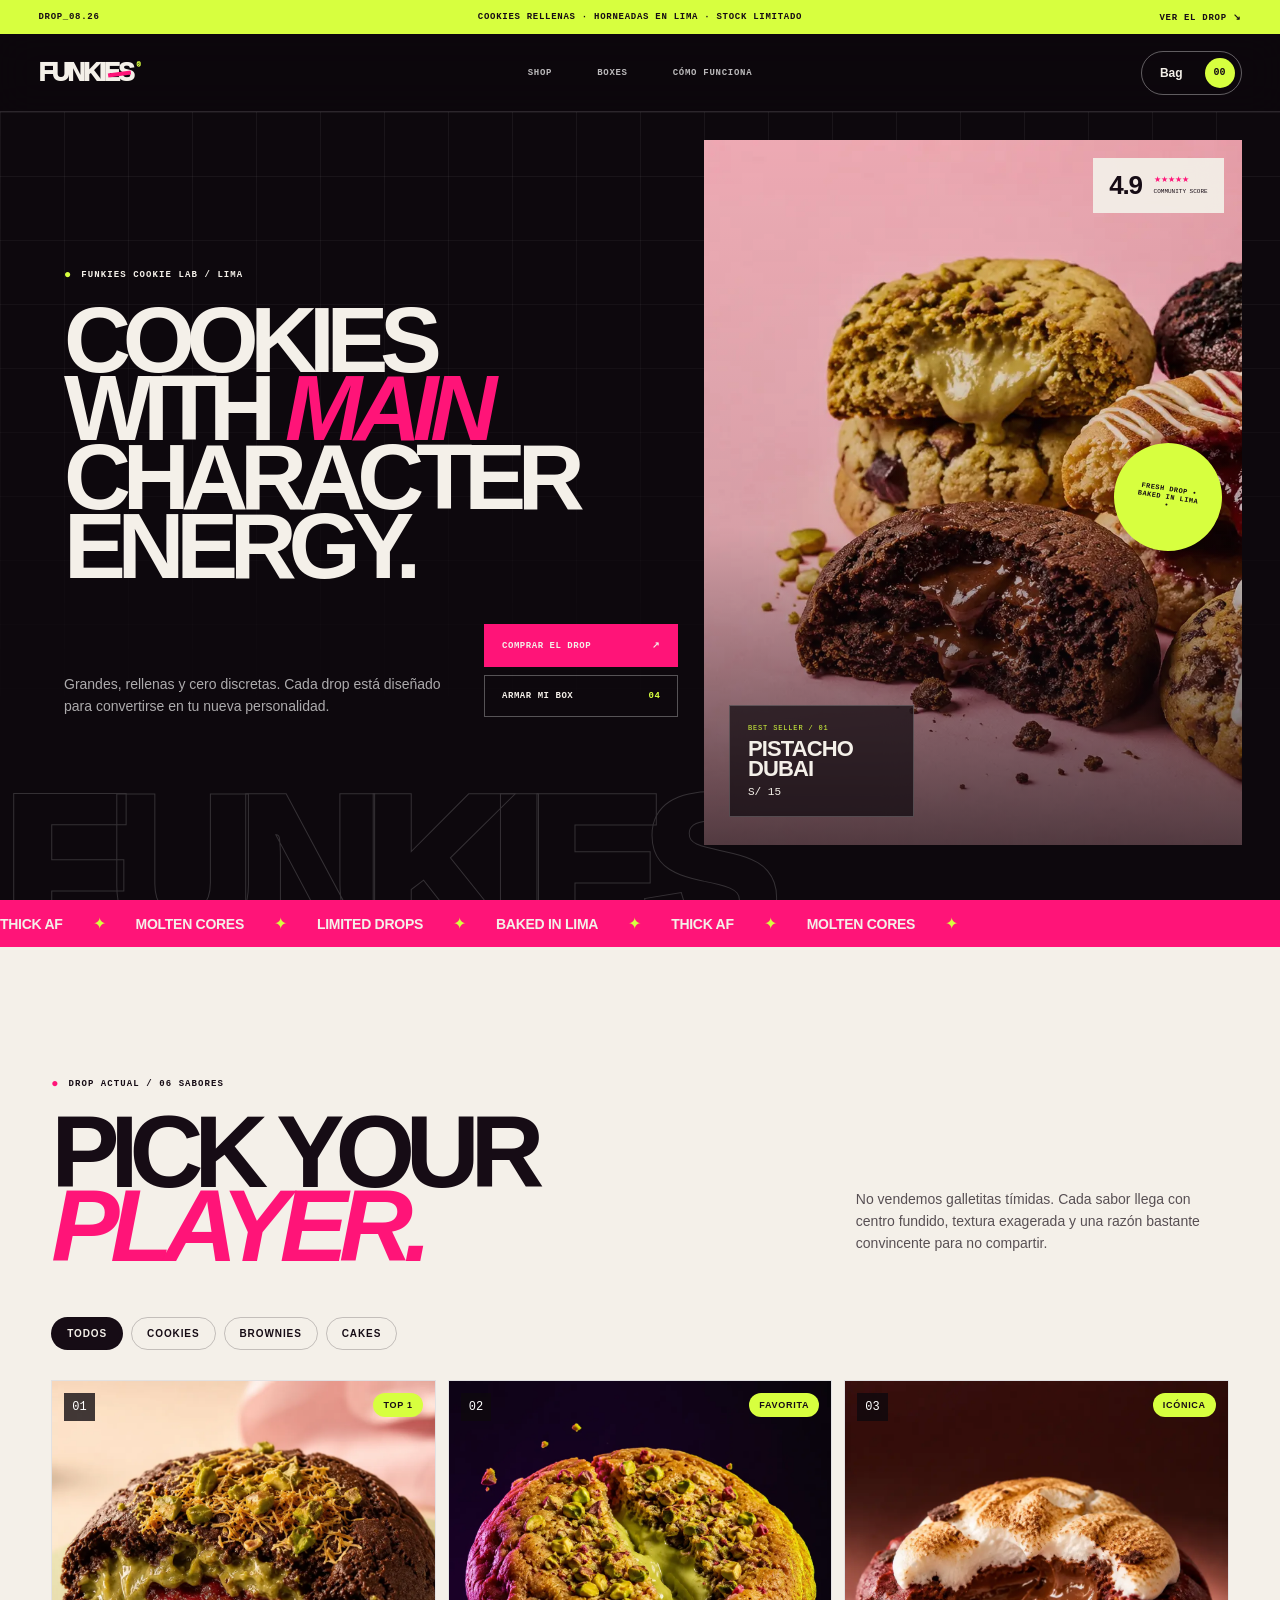
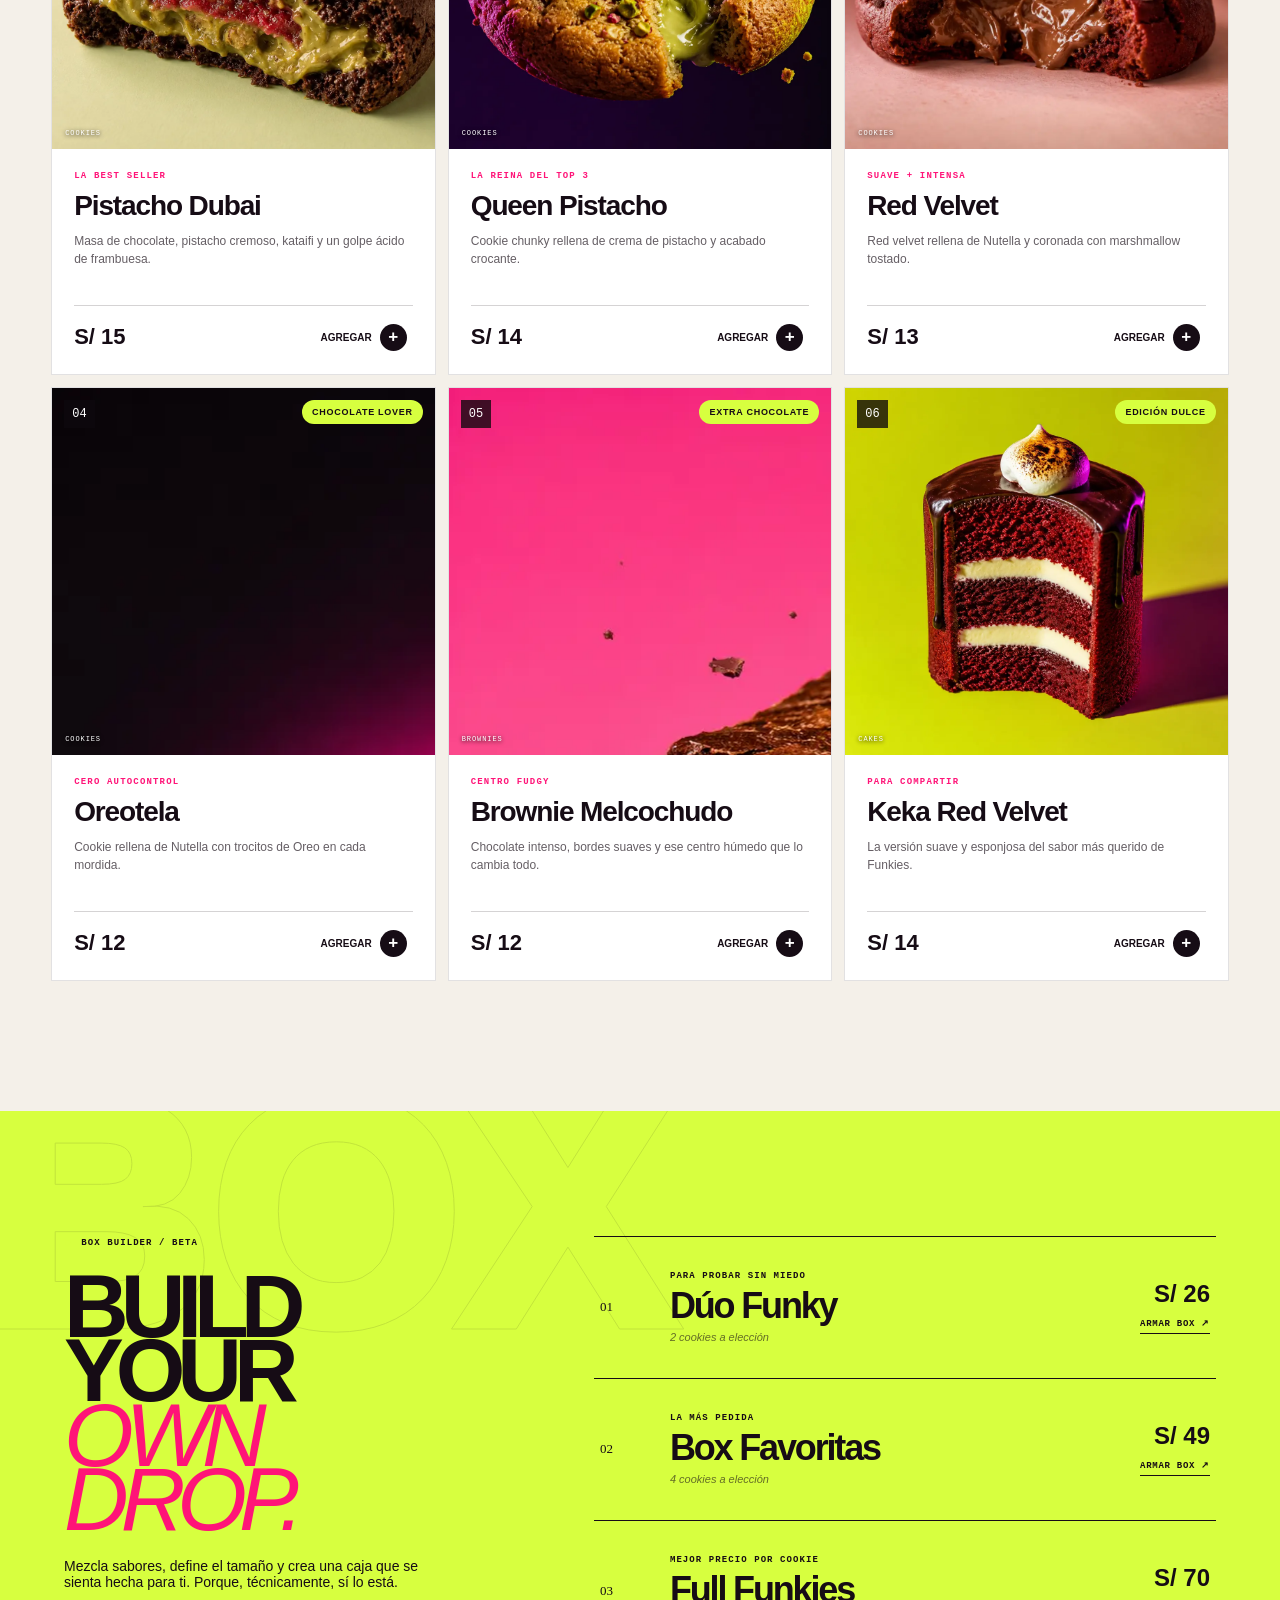
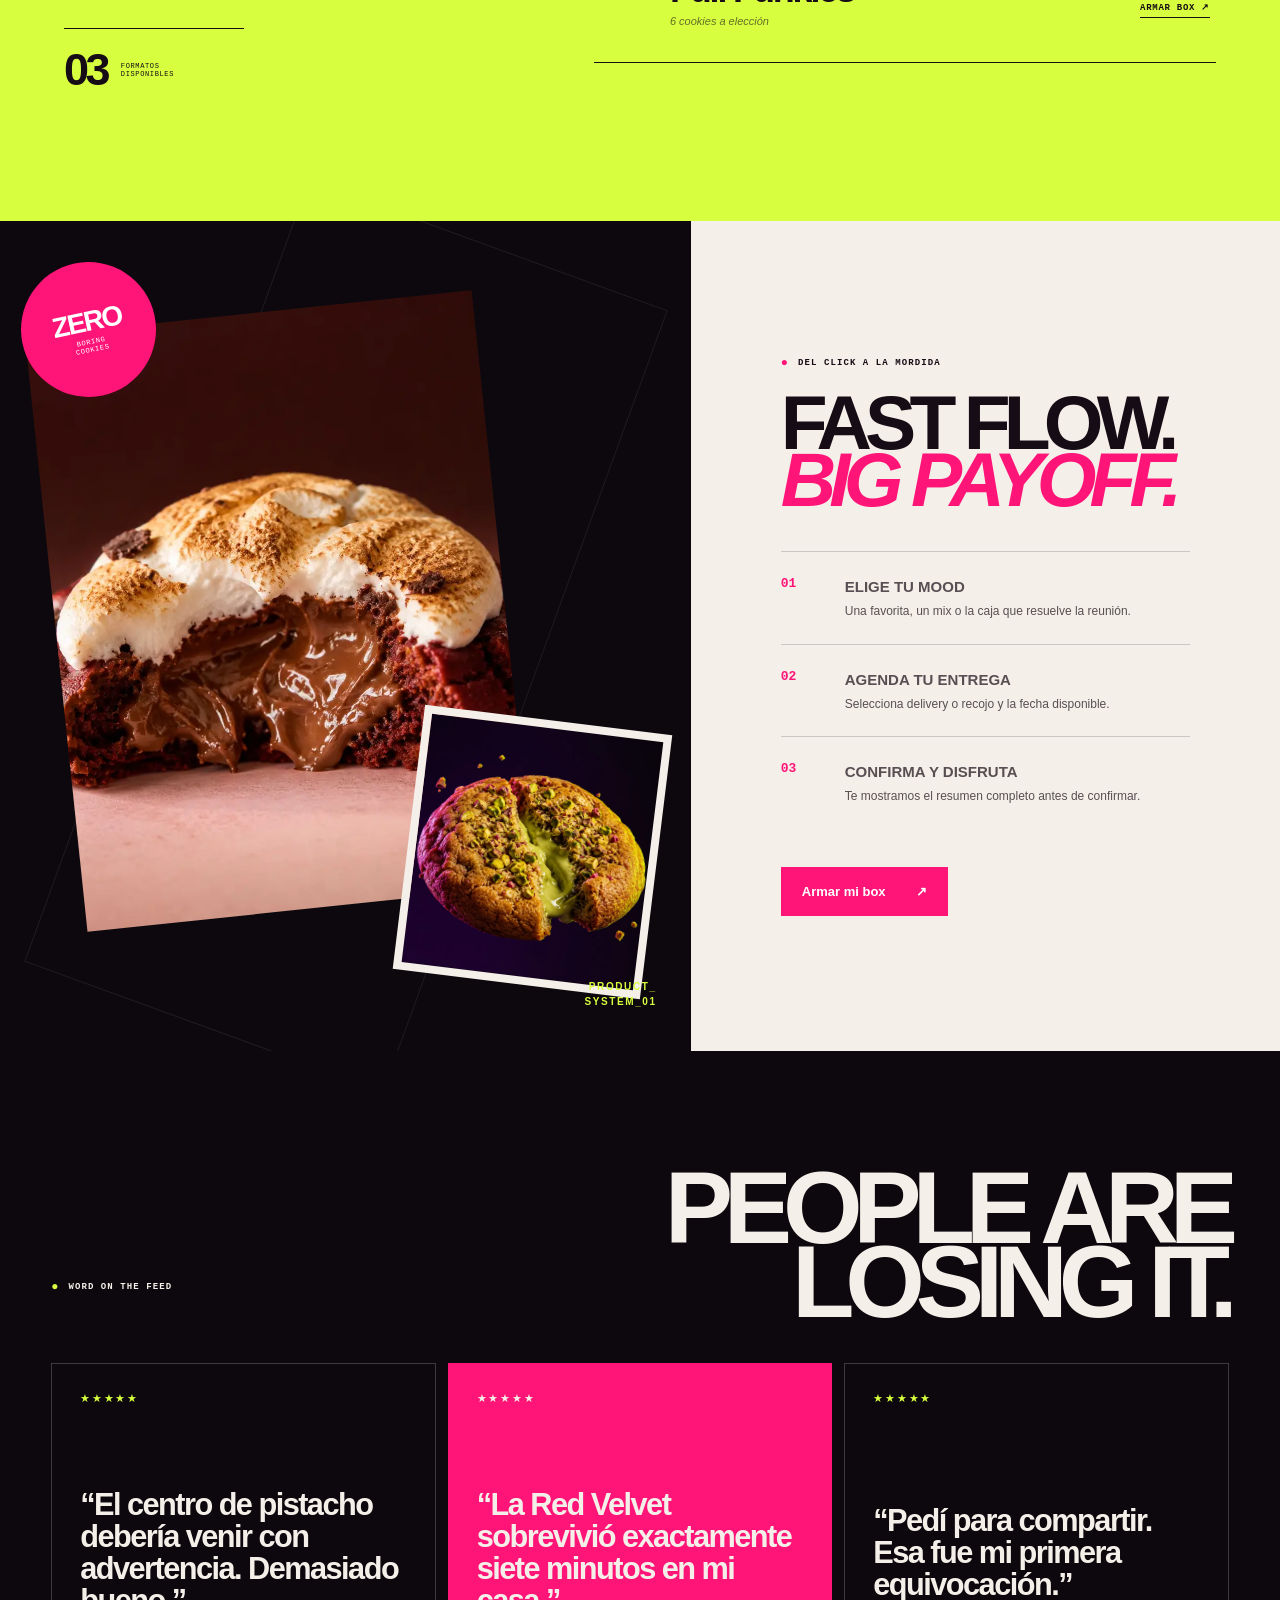
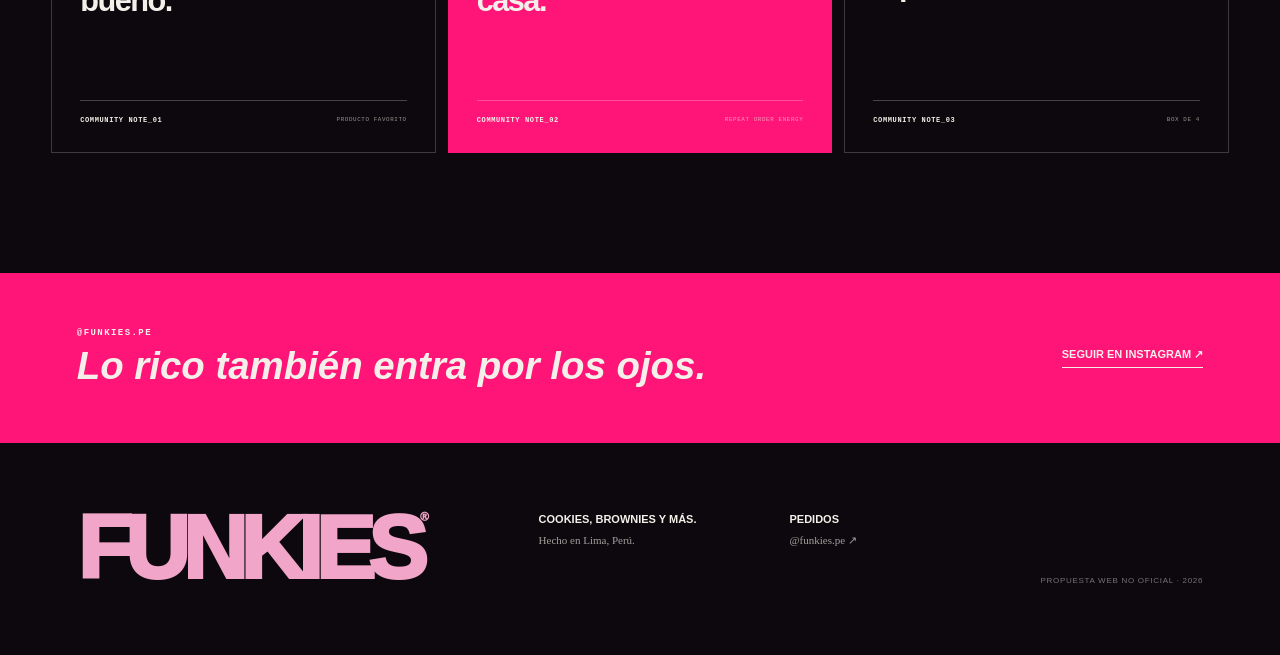
==== commit 051a15e2: "Eleva Funkies a storefront digital-first" ====
--- a/funkies/index.html
+++ b/funkies/index.html
@@ -2,6 +2,8 @@
 <html lang="es"><head><meta charset="utf-8"><meta name="viewport" content="width=device-width,initial-scale=1"><meta name="theme-color" content="#efabc9"><title>Funkies — Antojos fuera de serie</title><meta name="description" content="Cookies rellenas, brownies y antojos artesanales en Lima."><style>
 
 :root {
+  --font-geist-sans: Arial, Helvetica, sans-serif;
+  --font-geist-mono: "Courier New", Courier, monospace;
   --ink: #251a20;
   --pink: #efabc9;
   --pink-hot: #da1977;
@@ -334,15 +336,230 @@
   .form-nav .checkout-button { min-width: 0; width: 100%; }
   .order-success > div { flex-direction: column; width: 100%; }
 }
+
+/* ——— FUNKIES V2 / high-growth brand system ——— */
+:root {
+  --ink: #160c15;
+  --night: #0d080d;
+  --paper: #f4f0e9;
+  --cream: #f4f0e9;
+  --pink: #f1a5c8;
+  --pink-hot: #ff1478;
+  --pink-soft: #ffd8e9;
+  --acid: #d7ff3f;
+  --pistachio: #d7ff3f;
+  --cocoa: #25131f;
+  --line: rgba(22, 12, 21, .18);
+}
+
+body { background: var(--night); font-family: var(--font-geist-sans), Arial, sans-serif; }
+.startup-hero { background: var(--night); color: var(--paper); min-height: 100svh; overflow: hidden; position: relative; }
+.launch-strip { align-items: center; background: var(--acid); color: var(--ink); display: grid; font-family: var(--font-geist-mono), monospace; font-size: 9px; font-weight: 800; grid-template-columns: 1fr auto 1fr; letter-spacing: .08em; min-height: 34px; padding: 0 3vw; position: relative; text-transform: uppercase; z-index: 12; }
+.launch-strip p { margin: 0; text-align: center; }
+.launch-strip a { justify-self: end; }
+
+.site-header-v2 { background: rgba(13,8,13,.72); border-color: rgba(255,255,255,.13); color: var(--paper); min-height: 78px; padding: 0 3vw; position: relative; top: auto; z-index: 11; }
+.brand-v2 { align-items: flex-start; color: var(--paper); gap: 4px; }
+.brand-word { display: inline-block; font-size: 25px; font-style: normal; font-weight: 950; letter-spacing: -.09em; line-height: .9; position: relative; }
+.brand-word::after { background: var(--pink-hot); content: ""; height: 4px; position: absolute; right: 1px; top: 47%; transform: rotate(-8deg); width: 23px; }
+.brand-v2 > i { color: var(--acid); font-family: var(--font-geist-mono), monospace; font-size: 7px; font-style: normal; }
+.site-header-v2 nav { gap: 45px; }
+.site-header-v2 nav a { color: rgba(255,255,255,.72); font-family: var(--font-geist-mono), monospace; font-size: 9px; letter-spacing: .08em; text-transform: uppercase; transition: color .2s; }
+.site-header-v2 nav a:hover { color: var(--acid); }
+.cart-pill-v2 { border-color: rgba(255,255,255,.35); color: var(--paper); gap: 22px; padding: 6px 6px 6px 18px; transition: border-color .2s, transform .2s; }
+.cart-pill-v2:hover { border-color: var(--acid); transform: translateY(-2px); }
+.cart-pill-v2 strong { background: var(--acid); color: var(--ink); font-family: var(--font-geist-mono), monospace; font-size: 10px; }
+
+.startup-hero-grid { display: grid; grid-template-columns: 55% 45%; min-height: calc(100svh - 112px); position: relative; z-index: 3; }
+.startup-hero-grid::before { background-image: linear-gradient(rgba(255,255,255,.055) 1px, transparent 1px), linear-gradient(90deg, rgba(255,255,255,.055) 1px, transparent 1px); background-size: 64px 64px; content: ""; inset: 0; mask-image: linear-gradient(to bottom, black, transparent 83%); pointer-events: none; position: absolute; }
+.hero-copy-v2 { align-self: center; padding: 6vh 2vw 9vh 5vw; position: relative; z-index: 3; }
+.system-label { align-items: center; display: flex; font-family: var(--font-geist-mono), monospace; font-size: 9px; font-weight: 700; gap: 9px; letter-spacing: .12em; margin: 0 0 24px; text-transform: uppercase; }
+.system-label span { color: var(--acid); font-size: 12px; }
+.hero-copy-v2 h1 { font-size: clamp(68px, 7.25vw, 118px); font-weight: 900; letter-spacing: -.09em; line-height: .74; margin: 0; position: relative; text-transform: uppercase; z-index: 2; }
+.hero-copy-v2 h1 em { color: var(--pink-hot); font-family: inherit; font-style: italic; font-weight: 900; }
+.hero-bottom-copy { align-items: end; display: grid; gap: 30px; grid-template-columns: minmax(220px, 390px) auto; margin-top: 44px; }
+.hero-bottom-copy > p { color: rgba(255,255,255,.66); font-size: 14px; line-height: 1.55; margin: 0; max-width: 390px; }
+.hero-actions-v2 { align-items: stretch; display: flex; flex-direction: column; gap: 8px; }
+.magnetic-button, .hero-actions-v2 > button { align-items: center; border: 1px solid rgba(255,255,255,.3); color: var(--paper); cursor: pointer; display: flex; font-family: var(--font-geist-mono), monospace; font-size: 9px; font-weight: 800; justify-content: space-between; letter-spacing: .06em; min-width: 185px; padding: 15px 17px; text-transform: uppercase; transition: background .2s, color .2s, transform .2s; }
+.magnetic-button { background: var(--pink-hot); border-color: var(--pink-hot); }
+.hero-actions-v2 > button { background: transparent; }
+.magnetic-button:hover, .hero-actions-v2 > button:hover { background: var(--acid); border-color: var(--acid); color: var(--ink); transform: translateX(4px); }
+.hero-actions-v2 > button span { color: var(--acid); }
+.hero-actions-v2 > button:hover span { color: var(--ink); }
+
+.hero-media-v2 { margin: 28px 3vw 55px 0; min-height: 620px; overflow: hidden; position: relative; }
+.hero-media-v2 > img { height: 100%; object-fit: cover; position: absolute; width: 100%; }
+.hero-media-shade { background: linear-gradient(180deg, rgba(0,0,0,.03), rgba(13,8,13,.15) 55%, rgba(13,8,13,.7)); inset: 0; position: absolute; }
+.hero-drop-card { backdrop-filter: blur(14px); background: rgba(13,8,13,.7); border: 1px solid rgba(255,255,255,.22); bottom: 28px; display: grid; gap: 7px; left: 25px; padding: 18px; position: absolute; width: 185px; }
+.hero-drop-card small { color: var(--acid); font-family: var(--font-geist-mono), monospace; font-size: 7px; letter-spacing: .12em; }
+.hero-drop-card strong { font-size: 22px; letter-spacing: -.04em; line-height: .9; }
+.hero-drop-card > span { font-family: var(--font-geist-mono), monospace; font-size: 11px; }
+.hero-score-card { align-items: center; backdrop-filter: blur(12px); background: rgba(244,240,233,.92); color: var(--ink); display: flex; gap: 12px; padding: 12px 16px; position: absolute; right: 18px; top: 18px; }
+.hero-score-card > strong { font-size: 26px; letter-spacing: -.05em; }
+.hero-score-card > span { color: var(--pink-hot); font-size: 8px; line-height: 1.3; }
+.hero-score-card small { color: var(--ink); font-family: var(--font-geist-mono), monospace; font-size: 6px; text-transform: uppercase; }
+.hero-orbit { align-items: center; animation: float-badge 4s ease-in-out infinite; background: var(--acid); border-radius: 50%; color: var(--ink); display: flex; height: 108px; justify-content: center; position: absolute; right: 20px; text-align: center; top: 43%; transform: rotate(9deg); width: 108px; }
+.hero-orbit span { font-family: var(--font-geist-mono), monospace; font-size: 7px; font-weight: 900; letter-spacing: .07em; max-width: 70px; text-transform: uppercase; }
+.hero-ghost-word { bottom: -3.5vw; color: transparent; font-size: 16vw; font-weight: 950; left: 0; letter-spacing: -.1em; line-height: .7; opacity: .16; pointer-events: none; position: absolute; -webkit-text-stroke: 1px white; white-space: nowrap; z-index: 2; }
+
+.kinetic-strip { background: var(--pink-hot); color: var(--paper); overflow: hidden; padding: 14px 0; }
+.kinetic-strip > div { align-items: center; animation: kinetic-scroll 20s linear infinite; display: flex; gap: 30px; min-width: max-content; }
+.kinetic-strip span { font-size: 14px; font-weight: 900; letter-spacing: -.02em; }
+.kinetic-strip i { color: var(--acid); font-style: normal; }
+
+.catalog-v2 { background: var(--paper); color: var(--ink); padding: 130px 4vw; }
+.catalog-v2 .section-heading { align-items: end; grid-template-columns: 1.35fr .65fr; margin-bottom: 55px; }
+.catalog-v2 .section-heading h2 { font-size: clamp(70px, 8vw, 130px); font-weight: 900; letter-spacing: -.09em; line-height: .72; text-transform: uppercase; }
+.catalog-v2 .section-heading h2 em { color: var(--pink-hot); font-family: inherit; font-style: italic; }
+.catalog-v2 .section-heading > p { font-family: inherit; font-size: 14px; line-height: 1.55; max-width: 430px; opacity: .7; }
+.dark-label span { color: var(--pink-hot); }
+.catalog-v2 .filter-row { margin: 0 0 26px; }
+.catalog-v2 .filter-row button { border-color: rgba(22,12,21,.22); color: var(--ink); }
+.catalog-v2 .filter-row button.active { background: var(--ink); color: var(--paper); }
+.catalog-v2 .product-grid { gap: 12px; grid-template-columns: repeat(3, 1fr); }
+.catalog-v2 .product-card { background: #fff; border: 1px solid rgba(22,12,21,.12); color: var(--ink); overflow: hidden; position: relative; transition: transform .3s, box-shadow .3s; }
+.catalog-v2 .product-card:hover { box-shadow: 0 25px 65px rgba(22,12,21,.13); transform: translateY(-8px); z-index: 2; }
+.catalog-v2 .product-visual { background-color: var(--ink); background-position: center; background-size: cover; height: auto; overflow: hidden; padding-top: 96%; transition: background-size .5s; }
+.catalog-v2 .product-card:hover .product-visual { background-size: 106%; }
+.catalog-v2 .product-index { background: rgba(13,8,13,.78); color: white; font-family: var(--font-geist-mono), monospace; left: 12px; opacity: 1; padding: 7px 8px; top: 12px; }
+.catalog-v2 .product-badge { background: var(--acid); color: var(--ink); }
+.product-category { bottom: 12px; color: white; font-family: var(--font-geist-mono), monospace; font-size: 7px; left: 13px; letter-spacing: .13em; position: absolute; text-shadow: 0 1px 4px black; text-transform: uppercase; }
+.catalog-v2 .product-info { padding: 22px; }
+.catalog-v2 .product-info > p { font-family: var(--font-geist-mono), monospace; }
+.catalog-v2 .product-info h3 { font-size: 28px; font-weight: 850; }
+.catalog-v2 .product-info > span { font-family: inherit; font-size: 12px; }
+.catalog-v2 .product-action strong { font-size: 22px; }
+.catalog-v2 .product-action button b { background: var(--ink); transition: background .2s, transform .2s; }
+.catalog-v2 .product-action button:hover b { background: var(--pink-hot); transform: rotate(90deg); }
+
+.packs-section { background: var(--acid); gap: 9vw; grid-template-columns: .8fr 1.2fr; overflow: hidden; padding: 125px 5vw; position: relative; }
+.packs-section::before { color: transparent; content: "BOX"; font-size: 25vw; font-weight: 950; left: -2vw; opacity: .11; position: absolute; top: -6vw; -webkit-text-stroke: 1px var(--ink); }
+.packs-intro { position: relative; z-index: 1; }
+.packs-intro h2 { font-size: clamp(65px, 7vw, 115px); font-weight: 900; letter-spacing: -.09em; line-height: .72; text-transform: uppercase; }
+.packs-intro h2 em { color: var(--pink-hot); font-family: inherit; font-style: italic; }
+.packs-intro > p:last-of-type { font-family: inherit; font-size: 14px; max-width: 390px; }
+.pack-metric { align-items: center; border-top: 1px solid var(--ink); display: flex; gap: 14px; margin-top: 38px; max-width: 180px; padding-top: 15px; }
+.pack-metric strong { font-size: 45px; letter-spacing: -.08em; }
+.pack-metric span { font-family: var(--font-geist-mono), monospace; font-size: 7px; letter-spacing: .09em; text-transform: uppercase; }
+.pack-list { position: relative; z-index: 1; }
+.pack-card { min-height: 142px; padding: 27px 6px; }
+.pack-card:hover { background: var(--paper); box-shadow: 8px 8px 0 var(--pink-hot); transform: translate(-4px,-4px); }
+.pack-copy strong { font-size: 36px; letter-spacing: -.06em; }
+.pack-copy em { font-family: inherit; font-size: 11px; opacity: .6; }
+.pack-copy small, .pack-price b { font-family: var(--font-geist-mono), monospace; }
+
+.ritual-section { background: var(--paper); grid-template-columns: 1.08fr .92fr; }
+.ritual-photo-v2 { background: var(--night); min-height: 830px; overflow: hidden; }
+.ritual-photo-v2::before { border-radius: 0; height: 100%; opacity: .3; transform: rotate(20deg); width: 55%; }
+.ritual-image { background-position: center; background-size: cover; position: absolute; }
+.ritual-image-main { background-image: url('assets/funkies-red-velvet.webp'); height: 72%; left: 8%; top: 11%; transform: rotate(-6deg); width: 65%; }
+.ritual-image-float { background-image: url('assets/funkies-queen-pistachio-v2.webp'); border: 8px solid var(--paper); bottom: 8%; height: 32%; right: 5%; transform: rotate(7deg); width: 36%; }
+.ritual-stamp { align-items: center; background: var(--pink-hot); border-radius: 50%; color: white; display: flex; flex-direction: column; height: 135px; justify-content: center; left: 3%; position: absolute; text-align: center; top: 5%; transform: rotate(-12deg); width: 135px; z-index: 4; }
+.ritual-stamp strong { font-size: 28px; letter-spacing: -.07em; }
+.ritual-stamp span { font-family: var(--font-geist-mono), monospace; font-size: 7px; letter-spacing: .1em; text-transform: uppercase; }
+.ritual-photo-v2 > span { color: var(--acid); z-index: 5; }
+.ritual-content { padding: 100px 7vw; }
+.ritual-content h2 { font-size: clamp(62px, 6vw, 100px); font-weight: 900; letter-spacing: -.09em; line-height: .75; text-transform: uppercase; }
+.ritual-content h2 em { color: var(--pink-hot); font-style: italic; }
+.ritual-content li { padding: 24px 0; }
+.ritual-content li b { color: var(--pink-hot); font-family: var(--font-geist-mono), monospace; }
+.ritual-content li span { font-family: inherit; font-size: 12px; }
+.ritual-content li strong { font-size: 15px; }
+.button-hot { background: var(--pink-hot); border: 1px solid var(--pink-hot); border-radius: 0; color: white; transition: background .2s, color .2s; }
+.button-hot:hover { background: var(--ink); border-color: var(--ink); }
+
+.proof-section { background: var(--night); color: var(--paper); padding: 120px 4vw; }
+.proof-heading { align-items: end; display: flex; justify-content: space-between; margin-bottom: 45px; }
+.proof-heading h2 { font-size: clamp(70px, 8vw, 125px); letter-spacing: -.09em; line-height: .72; margin: 0; text-align: right; text-transform: uppercase; }
+.proof-cards { display: grid; gap: 12px; grid-template-columns: repeat(3, 1fr); }
+.proof-cards article { border: 1px solid rgba(255,255,255,.2); display: flex; flex-direction: column; justify-content: space-between; min-height: 390px; padding: 28px; transition: transform .25s; }
+.proof-cards article:hover { transform: translateY(-7px) rotate(-1deg); }
+.proof-cards article > span { color: var(--acid); font-size: 11px; letter-spacing: .16em; }
+.proof-cards article > p { font-size: clamp(23px, 2.4vw, 38px); font-weight: 750; letter-spacing: -.05em; line-height: 1.04; }
+.proof-card-hot { background: var(--pink-hot); border-color: var(--pink-hot)!important; }
+.proof-card-hot > span { color: var(--paper)!important; }
+.proof-card-footer { border-top: 1px solid rgba(255,255,255,.24); display: flex; font-family: var(--font-geist-mono), monospace; font-size: 7px; justify-content: space-between; letter-spacing: .09em; padding-top: 15px; text-transform: uppercase; }
+.proof-card-footer small { opacity: .6; }
+.instagram-strip { background: var(--pink-hot); color: var(--paper); }
+.instagram-strip span { font-family: var(--font-geist-mono), monospace; }
+.instagram-strip a { border-color: var(--paper); }
+.instagram-strip strong { font-family: inherit; font-style: italic; font-weight: 800; }
+footer { background: var(--night); }
+.footer-brand-v2 { font-style: italic; text-shadow: 5px 5px 0 rgba(215,255,63,.2); }
+
+.drawer-head p, .builder-head p, .order-summary > p { font-family: var(--font-geist-mono), monospace; }
+.drawer-head h2, .builder-head h2, .order-success h2, .checkout-form h2 { font-weight: 850; }
+.empty-cart p, .cart-line > div:nth-child(2) span, .drawer-foot > small, .builder-flavor > div:nth-child(2) span, .choice-grid button span, .summary-lines span, .order-summary > small, .payment-list button small, .demo-payment p, .checkout-form label.terms, .order-success > p:last-of-type { font-family: inherit; }
+.checkout-button { background: var(--pink-hot); }
+.checkout-button span { color: var(--acid); }
+.checkout-header .brand-v2 { color: var(--ink); }
+.checkout-header .brand-word { font-size: 20px; }
+.checkout-header .brand-word::after { height: 3px; width: 19px; }
+.cart-drawer, .pack-builder, .checkout-shell { color: var(--ink); }
+
+@keyframes kinetic-scroll { to { transform: translateX(-50%); } }
+@keyframes float-badge { 0%,100% { transform: translateY(0) rotate(9deg); } 50% { transform: translateY(-12px) rotate(3deg); } }
+
+@media (max-width: 1050px) {
+  .startup-hero-grid { grid-template-columns: 1fr; }
+  .hero-copy-v2 { padding: 80px 5vw 45px; }
+  .hero-copy-v2 h1 { font-size: clamp(70px, 12vw, 120px); }
+  .hero-media-v2 { height: 650px; margin: 0 5vw 80px; }
+  .hero-ghost-word { display: none; }
+  .catalog-v2 .product-grid { grid-template-columns: repeat(2, 1fr); }
+  .packs-section { grid-template-columns: 1fr; }
+  .proof-heading { align-items: flex-start; flex-direction: column; gap: 30px; }
+  .proof-heading h2 { text-align: left; }
+}
+
+@media (max-width: 680px) {
+  .launch-strip { grid-template-columns: 1fr auto; padding: 0 18px; }
+  .launch-strip p { display: none; }
+  .site-header-v2 { min-height: 68px; padding: 0 18px; }
+  .brand-word { font-size: 22px; }
+  .startup-hero-grid { min-height: 0; }
+  .hero-copy-v2 { padding: 64px 20px 35px; }
+  .hero-copy-v2 h1 { font-size: clamp(57px, 18vw, 84px); line-height: .77; }
+  .hero-bottom-copy { align-items: start; grid-template-columns: 1fr; margin-top: 35px; }
+  .hero-actions-v2 { width: 100%; }
+  .magnetic-button, .hero-actions-v2 > button { width: 100%; }
+  .hero-media-v2 { height: 510px; min-height: 0; margin: 0 0 55px; }
+  .hero-drop-card { bottom: 18px; left: 18px; }
+  .hero-orbit { height: 88px; right: 12px; top: 42%; width: 88px; }
+  .hero-score-card { right: 12px; top: 12px; }
+  .catalog-v2 { padding: 90px 16px; }
+  .catalog-v2 .section-heading { align-items: start; grid-template-columns: 1fr; }
+  .catalog-v2 .section-heading h2 { font-size: 63px; }
+  .catalog-v2 .product-grid { grid-template-columns: 1fr; }
+  .packs-section { padding: 90px 18px; }
+  .packs-intro h2 { font-size: 62px; }
+  .ritual-section { grid-template-columns: 1fr; }
+  .ritual-photo-v2 { min-height: 600px; }
+  .ritual-content { padding: 85px 20px; }
+  .proof-section { padding: 90px 16px; }
+  .proof-heading h2 { font-size: 64px; }
+  .proof-cards { grid-template-columns: 1fr; }
+  .proof-cards article { min-height: 320px; }
+}
+
+@media (prefers-reduced-motion: reduce) {
+  html { scroll-behavior: auto; }
+  .kinetic-strip > div, .hero-orbit { animation: none; }
+  * { transition-duration: .01ms!important; }
+}
 </style></head>
 <body><main>
-  <div class="demo-bar">Concepto de tienda · precios y disponibilidad por confirmar con Funkies</div>
-  <header class="site-header"><a class="brand" href="#inicio"><span class="brand-dot">F</span><span>FUNKIES</span></a><nav><a href="#sabores">Sabores</a><a href="#packs">Packs</a><a href="#como-pedir">Cómo pedir</a></nav><button class="cart-pill" id="cart-button" type="button"><span>Tu caja</span><strong id="cart-count">0</strong></button></header>
-  <section class="hero" id="inicio"><div class="hero-copy"><p class="eyebrow"><span></span> Cookies rellenas · Lima</p><h1>Tu antojo acaba de ponerse <em>funky.</em></h1><p class="hero-description">Galletas gruesas, centros que se derriten y sabores que no nacieron para pasar desapercibidos.</p><div class="hero-actions"><a class="button button-dark" href="#sabores">Quiero mi caja <span>↗</span></a><a class="text-link" href="#sabores">Ver todos los sabores <span>↓</span></a></div><div class="proof-row"><div><strong>Horneadas</strong><span>en pequeños lotes</span></div><div><strong>Relleno real</strong><span>hasta el centro</span></div><div><strong>Fines de semana</strong><span>Museo Metropolitano</span></div></div></div><div class="hero-art"><div class="hero-sticker">hechas para<br><strong>romper la rutina*</strong><small>*con muchísimo relleno</small></div><p class="hero-note">Gruesas. Rellenas.<br>Ridículamente buenas.</p></div></section>
-  <section class="menu-preview" id="sabores"><div class="section-heading"><div><p class="eyebrow"><span></span> El lineup</p><h2>Elige tu nueva obsesión.</h2></div><p>Empieza por las favoritas de la comunidad. Después puedes fingir que vas a compartir.</p></div><div class="filter-row"><button class="active" data-filter="Todos">Todos</button><button class="" data-filter="Cookies">Cookies</button><button class="" data-filter="Brownies">Brownies</button><button class="" data-filter="Cakes">Cakes</button></div><div class="product-grid">
+  <section class="startup-hero" id="inicio">
+    <div class="launch-strip"><span>DROP_08.26</span><p>Cookies rellenas · horneadas en Lima · stock limitado</p><a href="#sabores">Ver el drop ↘</a></div>
+    <header class="site-header site-header-v2"><a class="brand brand-v2" href="#inicio" aria-label="Funkies, ir al inicio"><span class="brand-word">FUNKIES</span><i>®</i></a><nav aria-label="Navegación principal"><a href="#sabores">Shop</a><a href="#packs">Boxes</a><a href="#como-pedir">Cómo funciona</a></nav><button class="cart-pill cart-pill-v2" id="cart-button" type="button" aria-label="Abrir carrito"><span>Bag</span><strong id="cart-count">00</strong></button></header>
+    <div class="startup-hero-grid"><div class="hero-copy-v2"><p class="system-label"><span>●</span> Funkies Cookie Lab / Lima</p><h1>COOKIES<br>WITH <em>MAIN</em><br>CHARACTER<br>ENERGY.</h1><div class="hero-bottom-copy"><p>Grandes, rellenas y cero discretas. Cada drop está diseñado para convertirse en tu nueva personalidad.</p><div class="hero-actions-v2"><a class="magnetic-button" href="#sabores">Comprar el drop <span>↗</span></a><button type="button" data-pack="4">Armar mi box <span>04</span></button></div></div></div><div class="hero-media-v2"><img src="assets/funkies-hero.webp" alt="Colección de cookies rellenas de Funkies"><div class="hero-media-shade"></div><div class="hero-drop-card"><small>BEST SELLER / 01</small><strong>PISTACHO<br>DUBAI</strong><span>S/ 15</span></div><div class="hero-score-card"><strong>4.9</strong><span>★★★★★<br><small>community score</small></span></div><div class="hero-orbit"><span>FRESH DROP • BAKED IN LIMA • </span></div></div></div>
+    <div class="hero-ghost-word" aria-hidden="true">FUNKIES</div>
+  </section>
+  <div class="kinetic-strip" aria-hidden="true"><div><span>THICK AF</span><i>✦</i><span>MOLTEN CORES</span><i>✦</i><span>LIMITED DROPS</span><i>✦</i><span>BAKED IN LIMA</span><i>✦</i><span>THICK AF</span><i>✦</i><span>MOLTEN CORES</span><i>✦</i></div></div>
+  <section class="menu-preview catalog-v2" id="sabores"><div class="section-heading"><div><p class="system-label dark-label"><span>●</span> Drop actual / 06 sabores</p><h2>Pick your<br><em>player.</em></h2></div><p>No vendemos galletitas tímidas. Cada sabor llega con centro fundido, textura exagerada y una razón bastante convincente para no compartir.</p></div><div class="filter-row" aria-label="Filtrar productos"><button class="active" data-filter="Todos">Todos</button><button class="" data-filter="Cookies">Cookies</button><button class="" data-filter="Brownies">Brownies</button><button class="" data-filter="Cakes">Cakes</button></div><div class="product-grid">
   <article class="product-card pistachio" data-category="Cookies">
     <div class="product-visual" style="background-image:url('assets/funkies-pistachio.webp')">
-      <span class="product-index">01</span><span class="product-badge">Top 1</span>
+      <span class="product-index">01</span><span class="product-badge">Top 1</span><span class="product-category">Cookies</span>
       
     </div>
     <div class="product-info"><p>La best seller</p><h3>Pistacho Dubai</h3><span>Masa de chocolate, pistacho cremoso, kataifi y un golpe ácido de frambuesa.</span>
@@ -350,8 +567,8 @@
     </div>
   </article>
   <article class="product-card queen" data-category="Cookies">
-    <div class="product-visual" style="background-image:url('assets/funkies-pistachio.webp')">
-      <span class="product-index">02</span><span class="product-badge">Favorita</span>
+    <div class="product-visual" style="background-image:url('assets/funkies-queen-pistachio-v2.webp')">
+      <span class="product-index">02</span><span class="product-badge">Favorita</span><span class="product-category">Cookies</span>
       
     </div>
     <div class="product-info"><p>La reina del top 3</p><h3>Queen Pistacho</h3><span>Cookie chunky rellena de crema de pistacho y acabado crocante.</span>
@@ -360,7 +577,7 @@
   </article>
   <article class="product-card velvet" data-category="Cookies">
     <div class="product-visual" style="background-image:url('assets/funkies-red-velvet.webp')">
-      <span class="product-index">03</span><span class="product-badge">Icónica</span>
+      <span class="product-index">03</span><span class="product-badge">Icónica</span><span class="product-category">Cookies</span>
       
     </div>
     <div class="product-info"><p>Suave + intensa</p><h3>Red Velvet</h3><span>Red velvet rellena de Nutella y coronada con marshmallow tostado.</span>
@@ -368,33 +585,33 @@
     </div>
   </article>
   <article class="product-card oreo" data-category="Cookies">
-    <div class="product-visual" >
-      <span class="product-index">04</span><span class="product-badge">Chocolate lover</span>
-      <div class="mini-cookie"><i></i></div>
+    <div class="product-visual" style="background-image:url('assets/funkies-oreotela-v2.webp')">
+      <span class="product-index">04</span><span class="product-badge">Chocolate lover</span><span class="product-category">Cookies</span>
+      
     </div>
     <div class="product-info"><p>Cero autocontrol</p><h3>Oreotela</h3><span>Cookie rellena de Nutella con trocitos de Oreo en cada mordida.</span>
       <div class="product-action"><strong>S/ 12</strong><button type="button" data-add="oreotela"><span>Agregar</span><b>+</b></button></div>
     </div>
   </article>
   <article class="product-card brownie" data-category="Brownies">
-    <div class="product-visual" >
-      <span class="product-index">05</span><span class="product-badge">Extra chocolate</span>
-      <div class="mini-cookie"><i></i></div>
+    <div class="product-visual" style="background-image:url('assets/funkies-brownie-v2.webp')">
+      <span class="product-index">05</span><span class="product-badge">Extra chocolate</span><span class="product-category">Brownies</span>
+      
     </div>
     <div class="product-info"><p>Centro fudgy</p><h3>Brownie Melcochudo</h3><span>Chocolate intenso, bordes suaves y ese centro húmedo que lo cambia todo.</span>
       <div class="product-action"><strong>S/ 12</strong><button type="button" data-add="brownie"><span>Agregar</span><b>+</b></button></div>
     </div>
   </article>
   <article class="product-card cake" data-category="Cakes">
-    <div class="product-visual" style="background-image:url('assets/funkies-red-velvet.webp')">
-      <span class="product-index">06</span><span class="product-badge">Edición dulce</span>
+    <div class="product-visual" style="background-image:url('assets/funkies-keka-red-velvet-v2.webp')">
+      <span class="product-index">06</span><span class="product-badge">Edición dulce</span><span class="product-category">Cakes</span>
       
     </div>
     <div class="product-info"><p>Para compartir</p><h3>Keka Red Velvet</h3><span>La versión suave y esponjosa del sabor más querido de Funkies.</span>
       <div class="product-action"><strong>S/ 14</strong><button type="button" data-add="keka-red-velvet"><span>Agregar</span><b>+</b></button></div>
     </div>
   </article></div></section>
-  <section class="packs-section" id="packs"><div class="packs-intro"><p class="eyebrow"><span></span> Arma tu combo</p><h2>Más cookies.<br><em>Mejores decisiones.</em></h2><p>Combina sabores y convierte una “probadita” en un plan perfectamente defendible.</p></div><div class="pack-list">
+  <section class="packs-section" id="packs"><div class="packs-intro"><p class="system-label"><span>●</span> Box builder / beta</p><h2>Build your<br><em>own drop.</em></h2><p>Mezcla sabores, define el tamaño y crea una caja que se sienta hecha para ti. Porque, técnicamente, sí lo está.</p><div class="pack-metric"><strong>03</strong><span>formatos<br>disponibles</span></div></div><div class="pack-list">
   <button class="pack-card" type="button" data-pack="2">
     <span class="pack-number">01</span><span class="pack-copy"><small>para probar sin miedo</small><strong>Dúo Funky</strong><em>2 cookies a elección</em></span>
     <span class="pack-price">S/ 26<b>Armar box ↗</b></span>
@@ -407,11 +624,12 @@
     <span class="pack-number">03</span><span class="pack-copy"><small>mejor precio por cookie</small><strong>Full Funkies</strong><em>6 cookies a elección</em></span>
     <span class="pack-price">S/ 70<b>Armar box ↗</b></span>
   </button></div></section>
-  <section class="ritual-section" id="como-pedir"><div class="ritual-photo"><img src="assets/funkies-logo.webp" alt="Logo rosado de Funkies"><span>HORNEADO<br>EN LIMA</span></div><div class="ritual-content"><p class="eyebrow"><span></span> Del click a la mordida</p><h2>Un ritual de<br>tres pasos.</h2><ol><li><b>01</b><span><strong>Elige tu mood</strong>Una favorita, un mix o la caja que resuelve la reunión.</span></li><li><b>02</b><span><strong>Agenda tu entrega</strong>Selecciona delivery o recojo y la fecha disponible.</span></li><li><b>03</b><span><strong>Confirma y disfruta</strong>Te mostramos el resumen completo antes de confirmar.</span></li></ol><button class="button button-hot" data-pack="4">Armar mi box <span>↗</span></button></div></section>
+  <section class="ritual-section" id="como-pedir"><div class="ritual-photo ritual-photo-v2"><div class="ritual-image ritual-image-main"></div><div class="ritual-image ritual-image-float"></div><div class="ritual-stamp"><strong>ZERO</strong><span>boring<br>cookies</span></div><span>PRODUCT_<br>SYSTEM_01</span></div><div class="ritual-content"><p class="system-label dark-label"><span>●</span> Del click a la mordida</p><h2>Fast flow.<br><em>Big payoff.</em></h2><ol><li><b>01</b><span><strong>Elige tu mood</strong>Una favorita, un mix o la caja que resuelve la reunión.</span></li><li><b>02</b><span><strong>Agenda tu entrega</strong>Selecciona delivery o recojo y la fecha disponible.</span></li><li><b>03</b><span><strong>Confirma y disfruta</strong>Te mostramos el resumen completo antes de confirmar.</span></li></ol><button class="button button-hot" data-pack="4">Armar mi box <span>↗</span></button></div></section>
+  <section class="proof-section"><div class="proof-heading"><p class="system-label"><span>●</span> Word on the feed</p><h2>People are<br>losing it.</h2></div><div class="proof-cards"><article><span>★★★★★</span><p>“El centro de pistacho debería venir con advertencia. Demasiado bueno.”</p><div class="proof-card-footer"><b>COMMUNITY NOTE_01</b><small>Producto favorito</small></div></article><article class="proof-card-hot"><span>★★★★★</span><p>“La Red Velvet sobrevivió exactamente siete minutos en mi casa.”</p><div class="proof-card-footer"><b>COMMUNITY NOTE_02</b><small>Repeat order energy</small></div></article><article><span>★★★★★</span><p>“Pedí para compartir. Esa fue mi primera equivocación.”</p><div class="proof-card-footer"><b>COMMUNITY NOTE_03</b><small>Box de 4</small></div></article></div></section>
   <section class="instagram-strip"><div><span>@FUNKIES.PE</span><strong>Lo rico también entra por los ojos.</strong></div><a href="https://www.instagram.com/funkies.pe/" target="_blank" rel="noreferrer">Seguir en Instagram ↗</a></section>
   <footer><div class="footer-brand">FUNKIES<span>®</span></div><div><strong>Cookies, brownies y más.</strong><span>Hecho en Lima, Perú.</span></div><div><strong>Pedidos</strong><a href="https://www.instagram.com/funkies.pe/" target="_blank" rel="noreferrer">@funkies.pe ↗</a></div><small>Propuesta web no oficial · 2026</small></footer>
 </main><div id="portal"></div><script>
-const PRODUCTS = [{"id":"pistacho-dubai","name":"Pistacho Dubai","kicker":"La best seller","description":"Masa de chocolate, pistacho cremoso, kataifi y un golpe ácido de frambuesa.","price":15,"badge":"Top 1","tone":"pistachio","image":"assets/funkies-pistachio.webp","category":"Cookies"},{"id":"queen-pistacho","name":"Queen Pistacho","kicker":"La reina del top 3","description":"Cookie chunky rellena de crema de pistacho y acabado crocante.","price":14,"badge":"Favorita","tone":"queen","image":"assets/funkies-pistachio.webp","category":"Cookies"},{"id":"red-velvet","name":"Red Velvet","kicker":"Suave + intensa","description":"Red velvet rellena de Nutella y coronada con marshmallow tostado.","price":13,"badge":"Icónica","tone":"velvet","image":"assets/funkies-red-velvet.webp","category":"Cookies"},{"id":"oreotela","name":"Oreotela","kicker":"Cero autocontrol","description":"Cookie rellena de Nutella con trocitos de Oreo en cada mordida.","price":12,"badge":"Chocolate lover","tone":"oreo","category":"Cookies"},{"id":"brownie","name":"Brownie Melcochudo","kicker":"Centro fudgy","description":"Chocolate intenso, bordes suaves y ese centro húmedo que lo cambia todo.","price":12,"badge":"Extra chocolate","tone":"brownie","category":"Brownies"},{"id":"keka-red-velvet","name":"Keka Red Velvet","kicker":"Para compartir","description":"La versión suave y esponjosa del sabor más querido de Funkies.","price":14,"badge":"Edición dulce","tone":"cake","image":"assets/funkies-red-velvet.webp","category":"Cakes"}];
+const PRODUCTS = [{"id":"pistacho-dubai","name":"Pistacho Dubai","kicker":"La best seller","description":"Masa de chocolate, pistacho cremoso, kataifi y un golpe ácido de frambuesa.","price":15,"badge":"Top 1","tone":"pistachio","image":"assets/funkies-pistachio.webp","category":"Cookies"},{"id":"queen-pistacho","name":"Queen Pistacho","kicker":"La reina del top 3","description":"Cookie chunky rellena de crema de pistacho y acabado crocante.","price":14,"badge":"Favorita","tone":"queen","image":"assets/funkies-queen-pistachio-v2.webp","category":"Cookies"},{"id":"red-velvet","name":"Red Velvet","kicker":"Suave + intensa","description":"Red velvet rellena de Nutella y coronada con marshmallow tostado.","price":13,"badge":"Icónica","tone":"velvet","image":"assets/funkies-red-velvet.webp","category":"Cookies"},{"id":"oreotela","name":"Oreotela","kicker":"Cero autocontrol","description":"Cookie rellena de Nutella con trocitos de Oreo en cada mordida.","price":12,"badge":"Chocolate lover","tone":"oreo","image":"assets/funkies-oreotela-v2.webp","category":"Cookies"},{"id":"brownie","name":"Brownie Melcochudo","kicker":"Centro fudgy","description":"Chocolate intenso, bordes suaves y ese centro húmedo que lo cambia todo.","price":12,"badge":"Extra chocolate","tone":"brownie","image":"assets/funkies-brownie-v2.webp","category":"Brownies"},{"id":"keka-red-velvet","name":"Keka Red Velvet","kicker":"Para compartir","description":"La versión suave y esponjosa del sabor más querido de Funkies.","price":14,"badge":"Edición dulce","tone":"cake","image":"assets/funkies-keka-red-velvet-v2.webp","category":"Cakes"}];
 const PACKS = [{"size":2,"price":26,"label":"Dúo Funky","saving":"para probar sin miedo"},{"size":4,"price":49,"label":"Box Favoritas","saving":"la más pedida"},{"size":6,"price":70,"label":"Full Funkies","saving":"mejor precio por cookie"}];
 const DELIVERY = {Surco:7,Miraflores:8,"San Borja":8,Barranco:9,"La Molina":10,"Otro distrito":12};
 let cart = {}, boxes = [], packSize = 0, packDraft = {}, step = 1, fulfillment = "delivery", district = "Surco", payment = "yape";
@@ -422,7 +640,7 @@
 const money = value => "S/ " + value.toFixed(2);
 function sync(){
   const count=itemCount();
-  document.getElementById("cart-count").textContent=count;
+  document.getElementById("cart-count").textContent=String(count).padStart(2,"0");
   document.querySelectorAll("[data-add]").forEach(btn=>{
     const qty=cart[btn.dataset.add]||0;
     btn.querySelector("span").textContent=qty ? qty+" en caja" : "Agregar";
@@ -454,7 +672,7 @@
   step=1; document.body.style.overflow="hidden"; renderCheckout();
 }
 function renderCheckout(){
-  const header='<header class="checkout-header"><span class="brand"><b class="brand-dot">F</b>FUNKIES</span><div class="checkout-steps"><b class="'+(step>=1?'active':'')+'">1 <span>Datos</span></b><i></i><b class="'+(step>=2?'active':'')+'">2 <span>Entrega</span></b><i></i><b class="'+(step>=3?'active':'')+'">3 <span>Pago</span></b></div><button data-close>Cerrar ×</button></header>';
+  const header='<header class="checkout-header"><span class="brand brand-v2"><span class="brand-word">FUNKIES</span><i>®</i></span><div class="checkout-steps"><b class="'+(step>=1?'active':'')+'">1 <span>Datos</span></b><i></i><b class="'+(step>=2?'active':'')+'">2 <span>Entrega</span></b><i></i><b class="'+(step>=3?'active':'')+'">3 <span>Pago</span></b></div><button data-close>Cerrar ×</button></header>';
   let form='';
   if(step===1) form='<section><p class="eyebrow"><span></span> Primero, tú</p><h2>¿A nombre de quién va el antojo?</h2><label>Nombre y apellido<input required placeholder="Ej. Valentina Flores"></label><div class="field-row"><label>WhatsApp<input required type="tel" placeholder="999 999 999"></label><label>Correo<input required type="email" placeholder="tu@email.com"></label></div><button class="checkout-button" type="button" data-next="2">Continuar a entrega <span>→</span></button></section>';
   if(step===2) form='<section><p class="eyebrow"><span></span> Cómo llega</p><h2>¿Delivery o recojo?</h2><div class="choice-grid"><button class="'+(fulfillment==="delivery"?'active':'')+'" type="button" data-fulfillment="delivery"><b>Delivery</b><span>Lo llevamos hasta ti</span></button><button class="'+(fulfillment==="pickup"?'active':'')+'" type="button" data-fulfillment="pickup"><b>Recojo</b><span>Punto coordinado</span></button></div>'+(fulfillment==="delivery"?'<label>Distrito<select id="district">'+Object.keys(DELIVERY).map(x=>'<option '+(x===district?'selected':'')+'>'+x+'</option>').join("")+'</select></label><label>Dirección<input required placeholder="Calle, número y referencia"></label>':'')+'<div class="field-row"><label>Fecha preferida<input required type="date"></label><label>Rango horario<select><option>12:00 – 15:00</option><option>15:00 – 18:00</option><option>18:00 – 21:00</option></select></label></div><label>Nota para Funkies<textarea placeholder="Dedicatoria, alergias o alguna indicación..."></textarea></label><div class="form-nav"><button type="button" data-next="1">← Atrás</button><button class="checkout-button" type="button" data-next="3">Continuar al pago <span>→</span></button></div></section>';
@@ -464,7 +682,7 @@
 function success(){
   if(!document.getElementById("terms").checked){document.getElementById("terms").focus();return;}
   const code="FUNKY-"+Math.floor(10000+Math.random()*90000);
-  portal.innerHTML='<div class="checkout-shell"><header class="checkout-header"><span class="brand"><b class="brand-dot">F</b>FUNKIES</span><span></span><button data-close>Cerrar ×</button></header><section class="order-success"><span>✓</span><p>Pedido demo registrado</p><h2>Ya casi huele<br>a cookies.</h2><strong>'+code+'</strong><p>Esta demostración no realiza cobros ni envía tus datos. En la versión comercial, aquí aparecería la confirmación real de Funkies.</p><div><a href="https://www.instagram.com/funkies.pe/" target="_blank" rel="noreferrer">Confirmar disponibilidad en Instagram ↗</a><button data-reset>Volver a la tienda</button></div></section></div>';
+  portal.innerHTML='<div class="checkout-shell"><header class="checkout-header"><span class="brand brand-v2"><span class="brand-word">FUNKIES</span><i>®</i></span><span></span><button data-close>Cerrar ×</button></header><section class="order-success"><span>✓</span><p>Pedido demo registrado</p><h2>Ya casi huele<br>a cookies.</h2><strong>'+code+'</strong><p>Esta demostración no realiza cobros ni envía tus datos. En la versión comercial, aquí aparecería la confirmación real de Funkies.</p><div><a href="https://www.instagram.com/funkies.pe/" target="_blank" rel="noreferrer">Confirmar disponibilidad en Instagram ↗</a><button data-reset>Volver a la tienda</button></div></section></div>';
 }
 document.addEventListener("click",e=>{
   const t=e.target.closest("button,a"); if(!t)return;
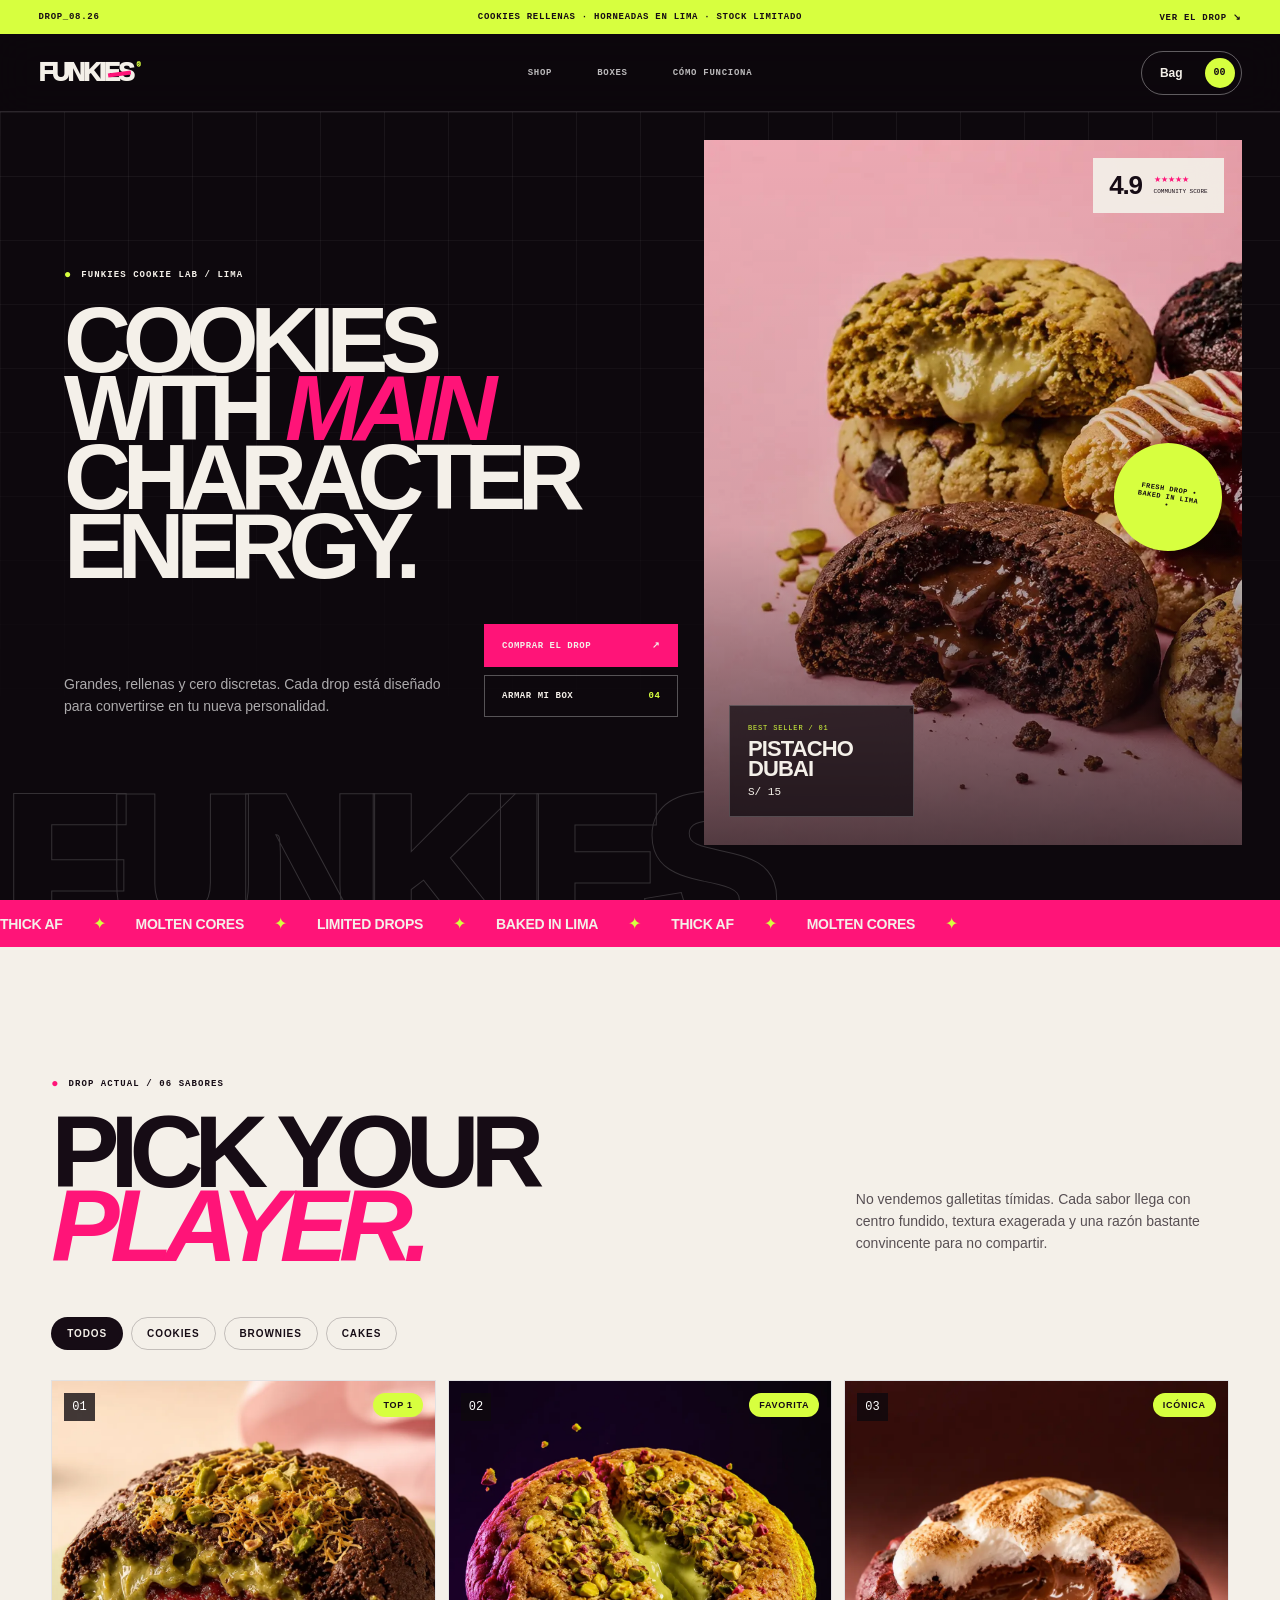
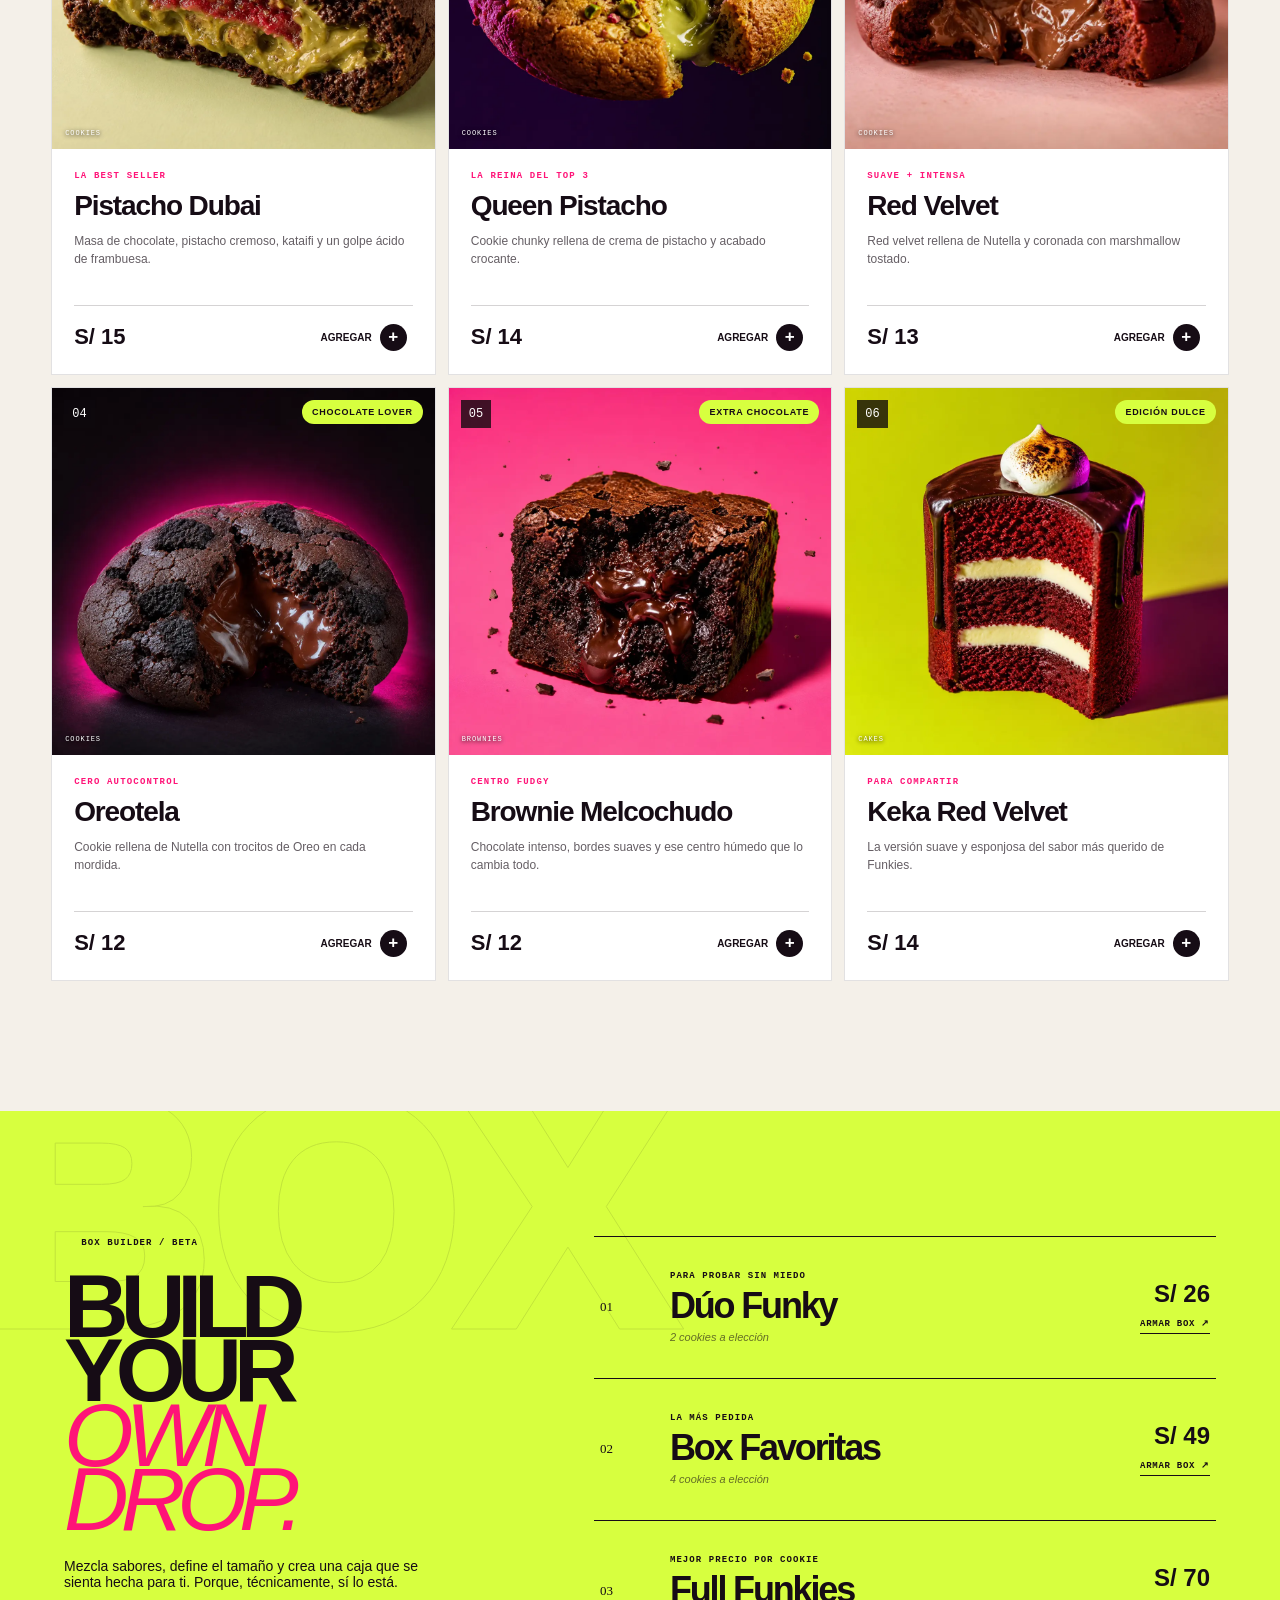
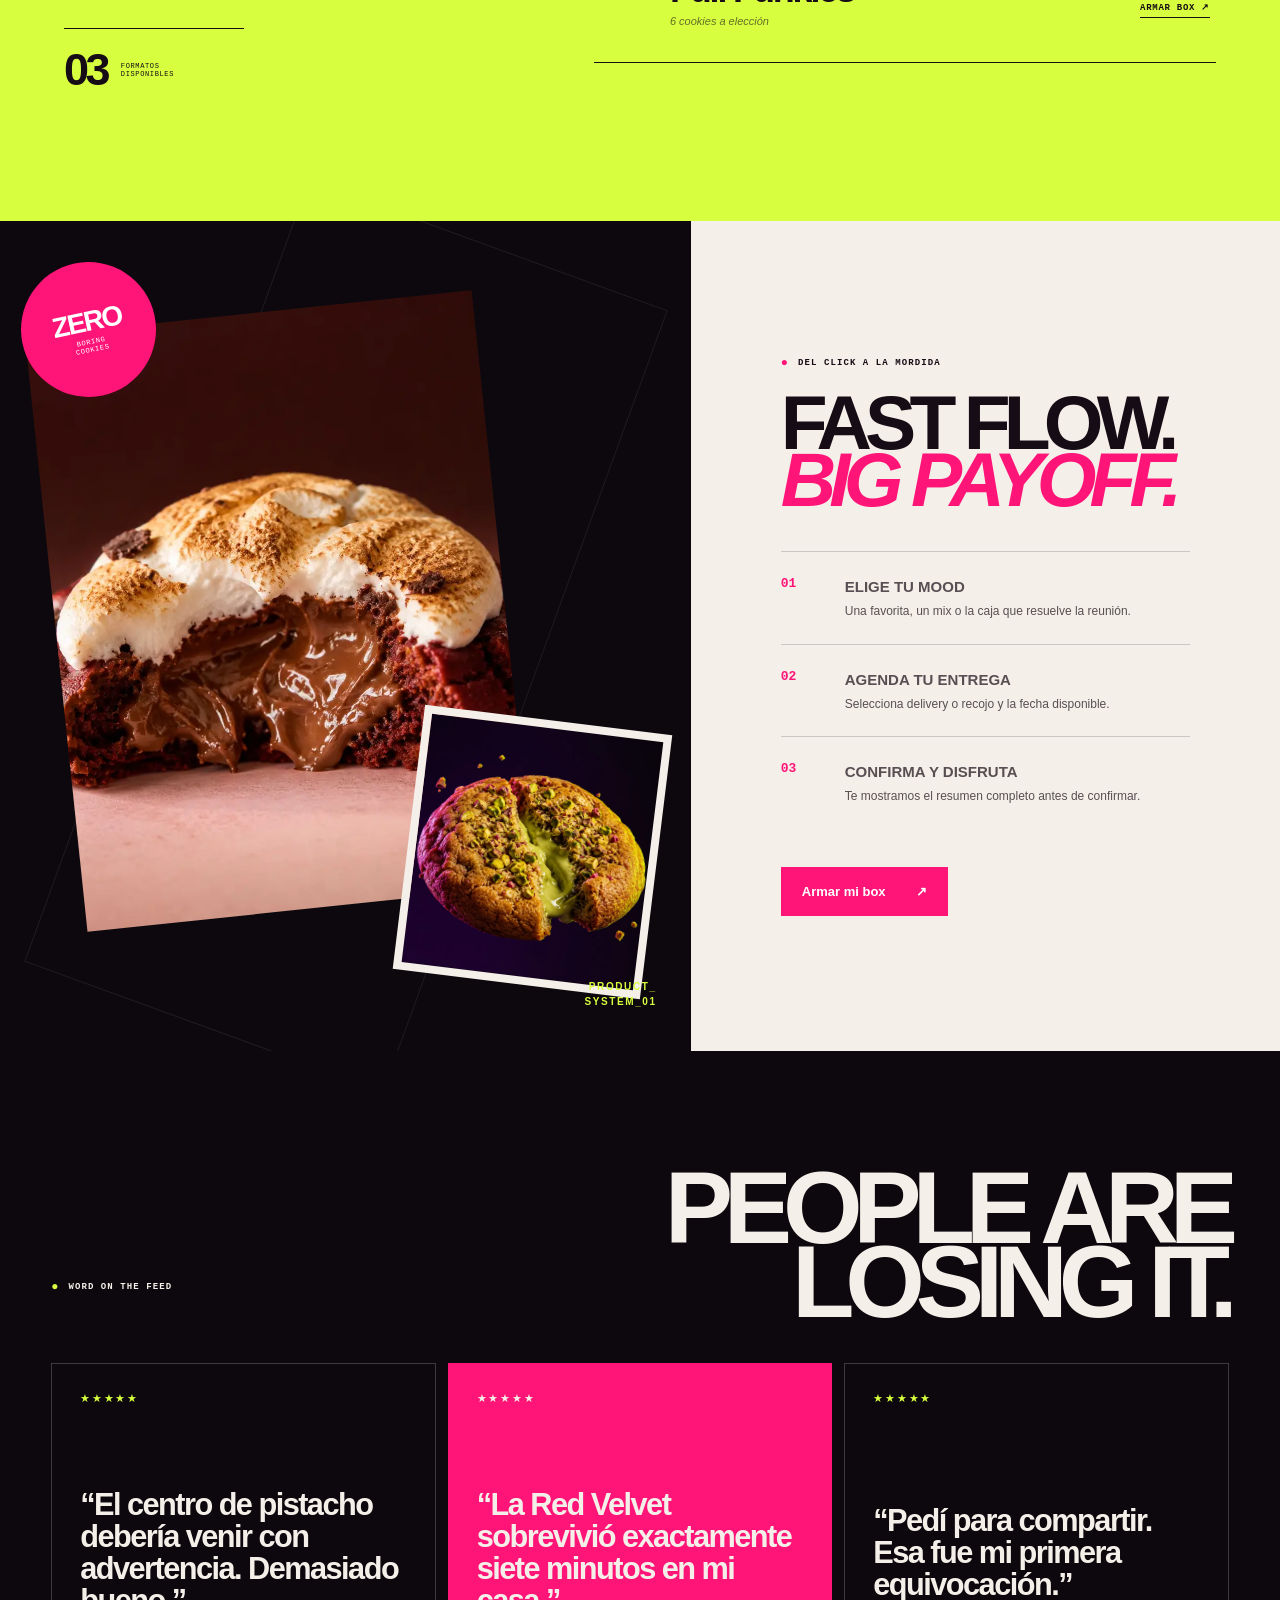
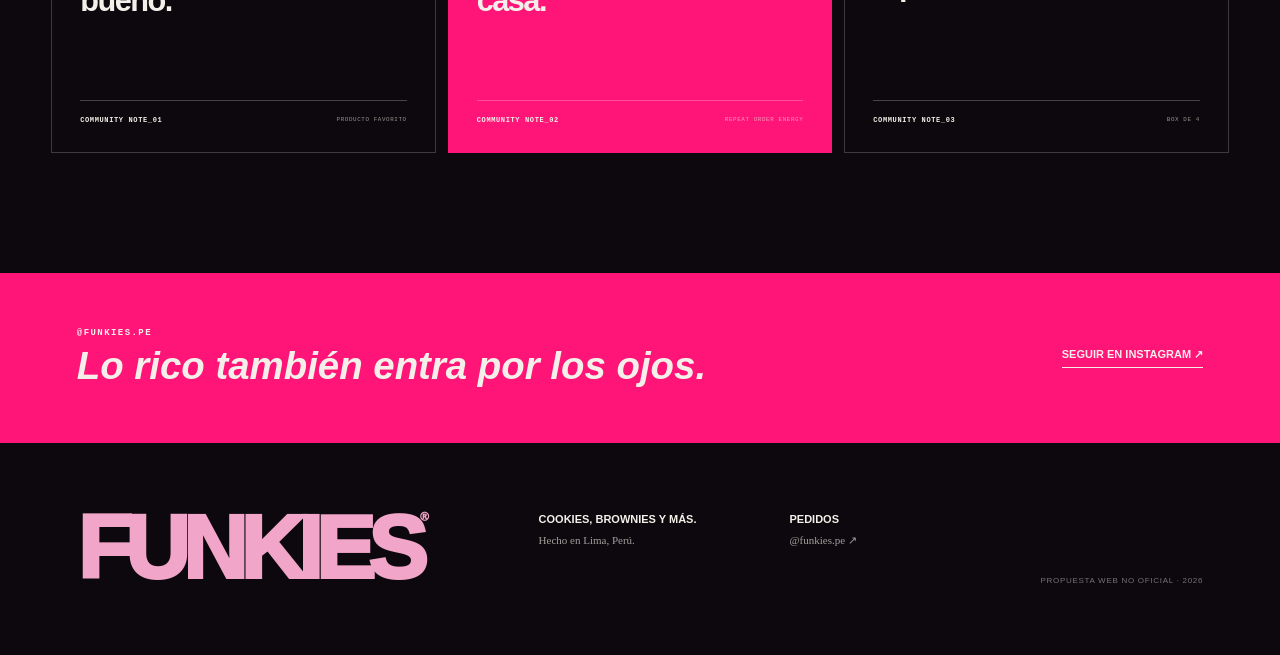
==== commit ef34b49d: "Corrige encuadre de fotos del catálogo Funkies" ====
--- a/funkies/index.html
+++ b/funkies/index.html
@@ -420,6 +420,8 @@
 .catalog-v2 .product-card { background: #fff; border: 1px solid rgba(22,12,21,.12); color: var(--ink); overflow: hidden; position: relative; transition: transform .3s, box-shadow .3s; }
 .catalog-v2 .product-card:hover { box-shadow: 0 25px 65px rgba(22,12,21,.13); transform: translateY(-8px); z-index: 2; }
 .catalog-v2 .product-visual { background-color: var(--ink); background-position: center; background-size: cover; height: auto; overflow: hidden; padding-top: 96%; transition: background-size .5s; }
+.catalog-v2 .product-card.oreo .product-visual,
+.catalog-v2 .product-card.brownie .product-visual { background-position: center; background-size: cover; }
 .catalog-v2 .product-card:hover .product-visual { background-size: 106%; }
 .catalog-v2 .product-index { background: rgba(13,8,13,.78); color: white; font-family: var(--font-geist-mono), monospace; left: 12px; opacity: 1; padding: 7px 8px; top: 12px; }
 .catalog-v2 .product-badge { background: var(--acid); color: var(--ink); }
